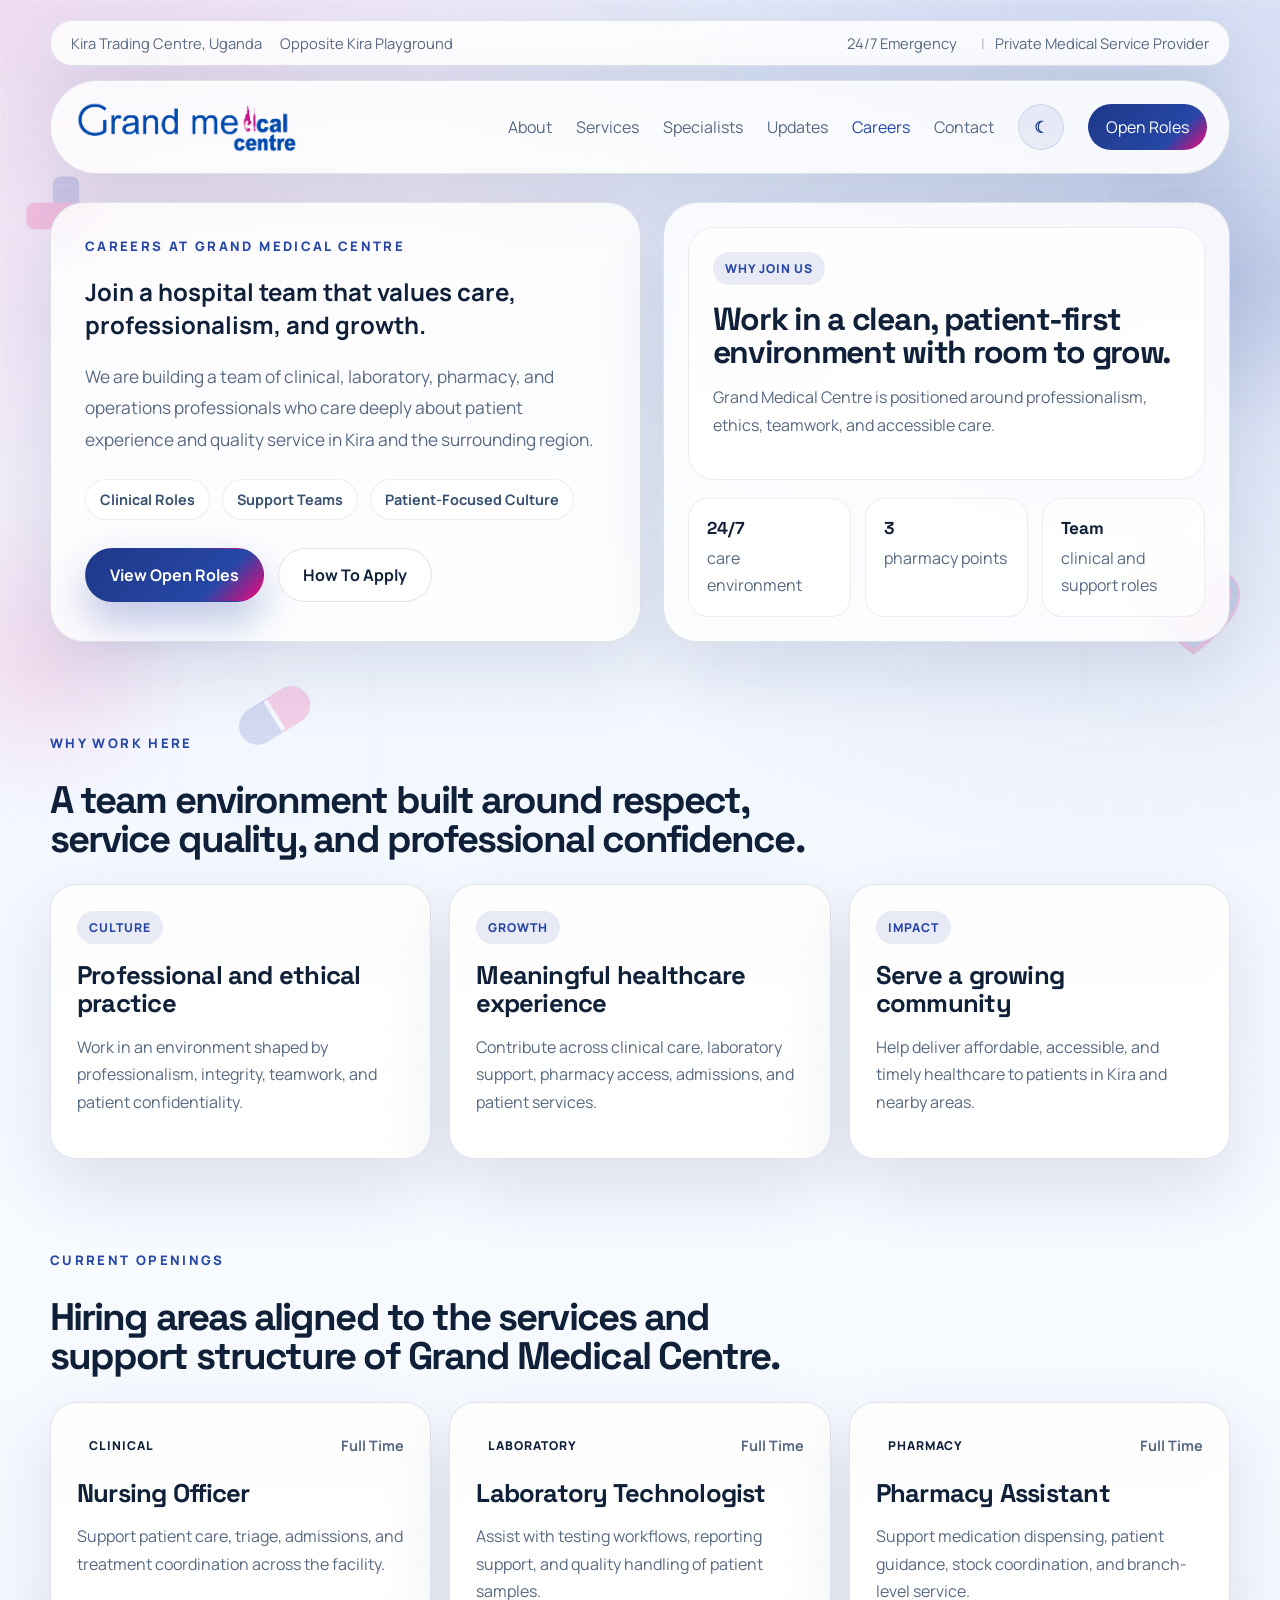
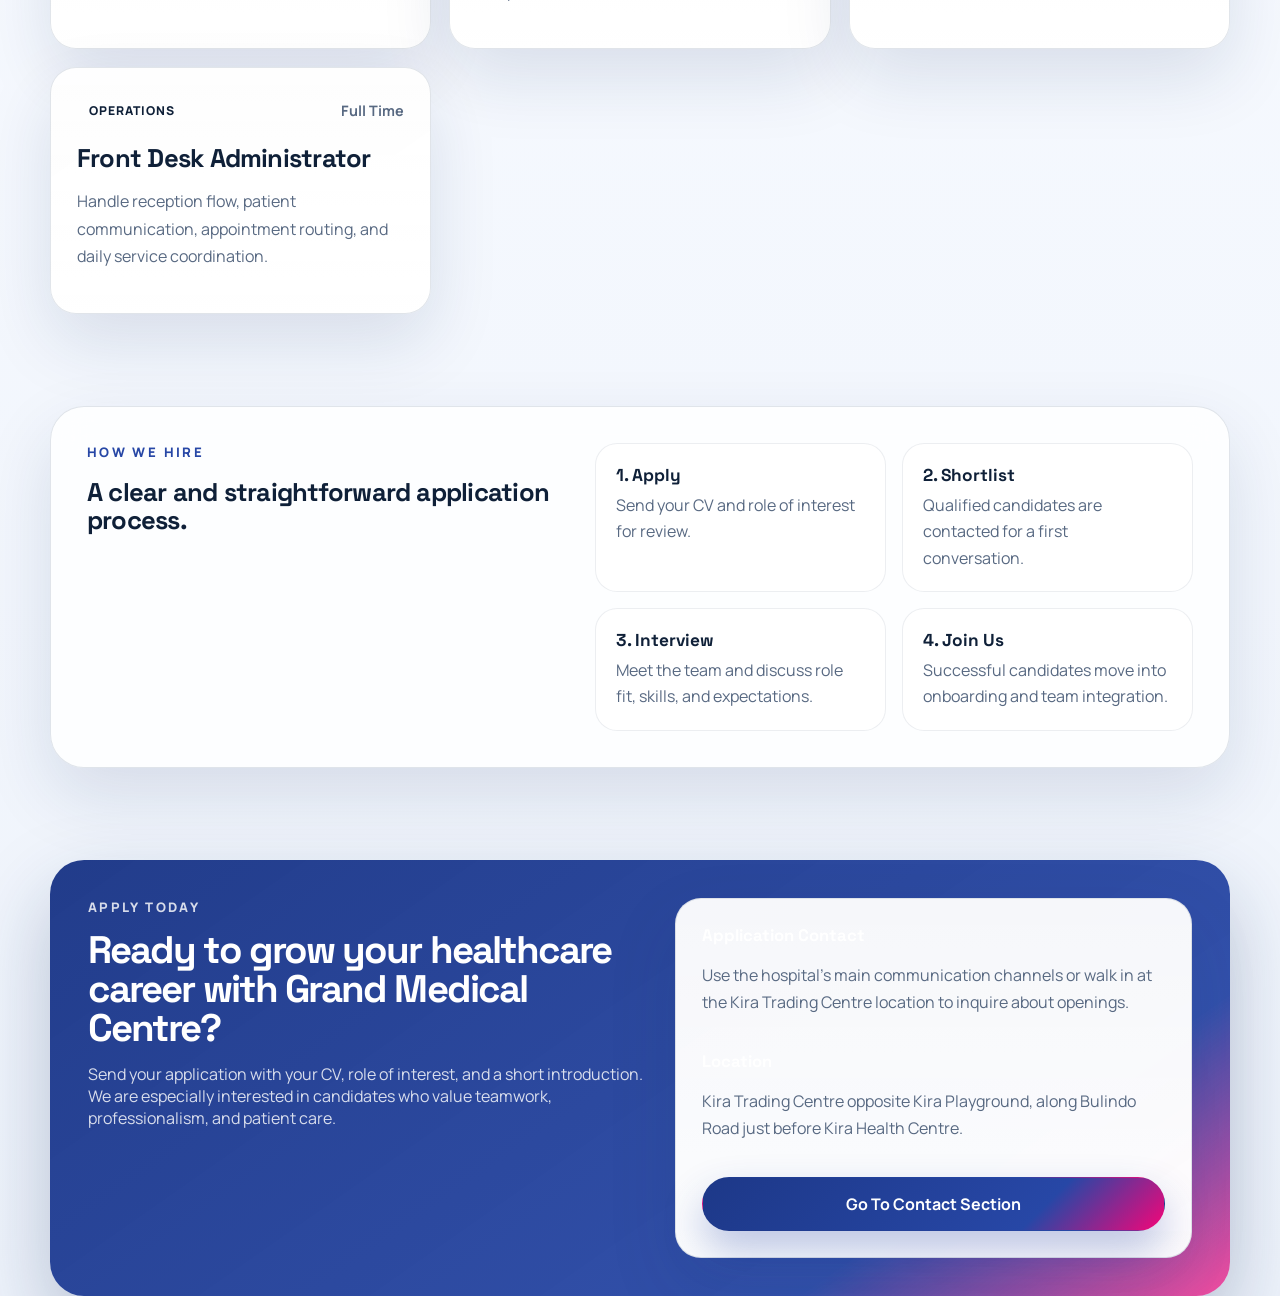
==== careers.html @ 118b8e19 "Refine site content and branding" ====
<!DOCTYPE html>
<html lang="en">
<head>
  <meta charset="UTF-8">
  <meta name="viewport" content="width=device-width, initial-scale=1.0">
  <title>Careers | Grand Medical Centre</title>
  <meta
    name="description"
    content="Explore careers at Grand Medical Centre in Kira Trading Centre. Join a patient-focused team across clinical care, laboratory support, pharmacy, administration, and operations."
  >
  <link rel="preconnect" href="https://fonts.googleapis.com">
  <link rel="preconnect" href="https://fonts.gstatic.com" crossorigin>
  <link
    href="https://fonts.googleapis.com/css2?family=Manrope:wght@400;500;600;700;800&family=Space+Grotesk:wght@500;700&display=swap"
    rel="stylesheet"
  >
  <link rel="stylesheet" href="styles.css">
</head>
<body>
  <div class="floating-background" aria-hidden="true">
    <div class="floating-med floating-med-cross"></div>
    <div class="floating-med floating-med-heart"></div>
    <div class="floating-med floating-med-shield"></div>
    <div class="floating-med floating-med-pill"></div>
  </div>
  <button class="back-to-top" type="button" aria-label="Back to top">
    <span aria-hidden="true">&#8593;</span>
  </button>

  <div class="page-shell">
    <header class="site-header" id="top">
      <div class="topbar">
        <div class="topbar-group">
          <span>Kira Trading Centre, Uganda</span>
          <span>Opposite Kira Playground</span>
        </div>
        <div class="topbar-group topbar-note">
          <span>24/7 Emergency</span>
          <span>Private Medical Service Provider</span>
        </div>
      </div>

      <nav class="nav">
        <a class="brand" href="index.html" aria-label="Grand Medical Centre home">
          <img class="brand-logo" src="grandlogo.png" alt="Grand Medical Centre">
        </a>

        <button class="nav-toggle" type="button" aria-expanded="false" aria-controls="nav-menu">
          <span></span>
          <span></span>
          <span></span>
        </button>

        <div class="nav-menu" id="nav-menu">
          <a href="index.html#about">About</a>
          <a href="index.html#services">Services</a>
          <a href="index.html#specialists">Specialists</a>
          <a href="index.html#updates">Updates</a>
          <a class="is-current" href="careers.html">Careers</a>
          <a href="index.html#contact">Contact</a>
          <button class="theme-toggle" type="button" aria-label="Toggle light and dark mode" aria-pressed="false">
            <span class="theme-icon theme-icon-sun" aria-hidden="true">&#9728;</span>
            <span class="theme-icon theme-icon-moon" aria-hidden="true">&#9790;</span>
          </button>
          <a class="nav-cta" href="#openings">Open Roles</a>
        </div>
      </nav>
    </header>

    <main class="careers-page">
      <section class="careers-hero reveal-section">
        <div class="careers-hero-copy">
          <p class="eyebrow">Careers At Grand Medical Centre</p>
          <h1>Join a hospital team that values care, professionalism, and growth.</h1>
          <p class="hero-text">
            We are building a team of clinical, laboratory, pharmacy, and operations professionals
            who care deeply about patient experience and quality service in Kira and the surrounding region.
          </p>
          <div class="hero-trust-line">
            <span>Clinical Roles</span>
            <span>Support Teams</span>
            <span>Patient-Focused Culture</span>
          </div>
          <div class="hero-actions">
            <a class="button button-primary" href="#openings">View Open Roles</a>
            <a class="button button-secondary" href="#apply">How To Apply</a>
          </div>
        </div>

        <div class="careers-hero-panel">
          <article class="careers-stat-card">
            <span class="careers-stat-label">Why Join Us</span>
            <h2>Work in a clean, patient-first environment with room to grow.</h2>
            <p>Grand Medical Centre is positioned around professionalism, ethics, teamwork, and accessible care.</p>
          </article>
          <div class="careers-stat-grid">
            <div>
              <strong>24/7</strong>
              <span>care environment</span>
            </div>
            <div>
              <strong>3</strong>
              <span>pharmacy points</span>
            </div>
            <div>
              <strong>Team</strong>
              <span>clinical and support roles</span>
            </div>
          </div>
        </div>
      </section>

      <section class="careers-benefits reveal-section">
        <div class="section-heading compact-heading">
          <p class="eyebrow">Why Work Here</p>
          <h2>A team environment built around respect, service quality, and professional confidence.</h2>
        </div>

        <div class="careers-benefits-grid">
          <article class="career-benefit-card">
            <span class="career-badge">Culture</span>
            <h3>Professional and ethical practice</h3>
            <p>Work in an environment shaped by professionalism, integrity, teamwork, and patient confidentiality.</p>
          </article>
          <article class="career-benefit-card">
            <span class="career-badge">Growth</span>
            <h3>Meaningful healthcare experience</h3>
            <p>Contribute across clinical care, laboratory support, pharmacy access, admissions, and patient services.</p>
          </article>
          <article class="career-benefit-card">
            <span class="career-badge">Impact</span>
            <h3>Serve a growing community</h3>
            <p>Help deliver affordable, accessible, and timely healthcare to patients in Kira and nearby areas.</p>
          </article>
        </div>
      </section>

      <section class="careers-openings reveal-section" id="openings">
        <div class="section-heading compact-heading">
          <p class="eyebrow">Current Openings</p>
          <h2>Hiring areas aligned to the services and support structure of Grand Medical Centre.</h2>
        </div>

        <div class="career-openings-grid">
          <article class="career-role-card">
            <div class="career-role-top">
              <span>Clinical</span>
              <strong>Full Time</strong>
            </div>
            <h3>Nursing Officer</h3>
            <p>Support patient care, triage, admissions, and treatment coordination across the facility.</p>
          </article>
          <article class="career-role-card">
            <div class="career-role-top">
              <span>Laboratory</span>
              <strong>Full Time</strong>
            </div>
            <h3>Laboratory Technologist</h3>
            <p>Assist with testing workflows, reporting support, and quality handling of patient samples.</p>
          </article>
          <article class="career-role-card">
            <div class="career-role-top">
              <span>Pharmacy</span>
              <strong>Full Time</strong>
            </div>
            <h3>Pharmacy Assistant</h3>
            <p>Support medication dispensing, patient guidance, stock coordination, and branch-level service.</p>
          </article>
          <article class="career-role-card">
            <div class="career-role-top">
              <span>Operations</span>
              <strong>Full Time</strong>
            </div>
            <h3>Front Desk Administrator</h3>
            <p>Handle reception flow, patient communication, appointment routing, and daily service coordination.</p>
          </article>
        </div>
      </section>

      <section class="careers-process reveal-section">
        <div class="careers-process-panel">
          <div class="careers-process-copy">
            <p class="eyebrow">How We Hire</p>
            <h2>A clear and straightforward application process.</h2>
          </div>
          <div class="careers-process-steps">
            <div>
              <strong>1. Apply</strong>
              <span>Send your CV and role of interest for review.</span>
            </div>
            <div>
              <strong>2. Shortlist</strong>
              <span>Qualified candidates are contacted for a first conversation.</span>
            </div>
            <div>
              <strong>3. Interview</strong>
              <span>Meet the team and discuss role fit, skills, and expectations.</span>
            </div>
            <div>
              <strong>4. Join Us</strong>
              <span>Successful candidates move into onboarding and team integration.</span>
            </div>
          </div>
        </div>
      </section>

      <section class="careers-apply reveal-section" id="apply">
        <div class="appointment-panel careers-apply-panel">
          <div class="appointment-copy">
            <p class="eyebrow">Apply Today</p>
            <h2>Ready to grow your healthcare career with Grand Medical Centre?</h2>
            <p>
              Send your application with your CV, role of interest, and a short introduction.
              We are especially interested in candidates who value teamwork, professionalism, and patient care.
            </p>
          </div>

          <div class="careers-apply-card">
            <div>
              <strong>Application Contact</strong>
              <p>Use the hospital's main communication channels or walk in at the Kira Trading Centre location to inquire about openings.</p>
            </div>
            <div>
              <strong>Location</strong>
              <p>Kira Trading Centre opposite Kira Playground, along Bulindo Road just before Kira Health Centre.</p>
            </div>
            <a class="button button-primary" href="index.html#contact">Go To Contact Section</a>
          </div>
        </div>
      </section>
    </main>
  </div>

  <script src="script.js"></script>
</body>
</html>
---- styles.css ----
:root {
  --bg: #eaf0fb;
  --surface: rgba(255, 255, 255, 0.84);
  --surface-strong: #ffffff;
  --text: #0f2038;
  --muted: #586982;
  --line: rgba(15, 40, 82, 0.12);
  --blue: #2747a6;
  --blue-deep: #1d3888;
  --pink: #f50578;
  --pink-deep: #cf035f;
  --shadow: 0 28px 70px rgba(15, 41, 87, 0.12);
  --panel-soft: rgba(255, 255, 255, 0.76);
  --panel-hover: rgba(255, 255, 255, 0.82);
  --theme-button-bg: rgba(39, 71, 166, 0.08);
  --theme-button-text: #24428f;
  --theme-button-border: rgba(39, 71, 166, 0.12);
  --pink-glow: rgba(245, 5, 120, 0.1);
  --blue-glow: rgba(39, 71, 166, 0.16);
  --radius-xl: 34px;
  --radius-lg: 24px;
  --radius-md: 18px;
  --max-width: 1180px;
}

body[data-theme="dark"] {
  --bg: #091324;
  --surface: rgba(13, 22, 43, 0.82);
  --surface-strong: #101c33;
  --text: #f2f6ff;
  --muted: #b3c0da;
  --line: rgba(142, 171, 224, 0.16);
  --shadow: 0 28px 70px rgba(2, 8, 20, 0.42);
  --panel-soft: rgba(17, 29, 54, 0.82);
  --panel-hover: rgba(22, 36, 65, 0.92);
  --theme-button-bg: rgba(245, 5, 120, 0.14);
  --theme-button-text: #ffd5e7;
  --theme-button-border: rgba(245, 5, 120, 0.18);
  --pink-glow: rgba(245, 5, 120, 0.14);
  --blue-glow: rgba(39, 71, 166, 0.24);
  --card-white: rgba(17, 29, 54, 0.88);
  --card-white-strong: rgba(23, 37, 66, 0.94);
  --card-glass: rgba(255, 255, 255, 0.06);
  --card-glass-border: rgba(181, 202, 243, 0.14);
}

* {
  box-sizing: border-box;
}

html {
  scroll-behavior: smooth;
}

body {
  margin: 0;
  font-family: "Manrope", sans-serif;
  color: var(--text);
  background:
    radial-gradient(circle at top left, var(--pink-glow), transparent 24%),
    radial-gradient(circle at 88% 6%, var(--blue-glow), transparent 24%),
    linear-gradient(180deg, #edf3fe 0%, #f7faff 44%, #eef3fb 100%);
  overflow-x: hidden;
  transition: background 220ms ease, color 220ms ease;
}

.floating-background {
  position: fixed;
  inset: 0;
  pointer-events: none;
  overflow: hidden;
  z-index: -2;
}

.back-to-top {
  position: fixed;
  right: 22px;
  bottom: 22px;
  z-index: 30;
  display: inline-grid;
  place-items: center;
  width: 52px;
  height: 52px;
  border: 1px solid rgba(39, 71, 166, 0.14);
  border-radius: 50%;
  background: linear-gradient(145deg, var(--blue-deep) 0%, var(--blue) 72%, var(--pink) 100%);
  color: #fff;
  box-shadow: 0 18px 40px rgba(29, 56, 136, 0.24);
  cursor: pointer;
  opacity: 0;
  pointer-events: none;
  transform: translateY(12px) scale(0.92);
  transition: opacity 180ms ease, transform 220ms ease, box-shadow 180ms ease;
}

.back-to-top.is-visible {
  opacity: 1;
  pointer-events: auto;
  transform: translateY(0) scale(1);
}

.back-to-top:hover {
  transform: translateY(-4px) scale(1.03);
  box-shadow: 0 24px 48px rgba(29, 56, 136, 0.3);
}

.back-to-top span {
  font-size: 1.2rem;
  line-height: 1;
}

.floating-med {
  position: absolute;
  width: 180px;
  height: 180px;
  border-radius: 28px;
  border: 1px solid rgba(255, 255, 255, 0.12);
  background-color: rgba(255, 255, 255, 0.06);
  background-repeat: no-repeat;
  background-position: center;
  background-size: 62%;
  box-shadow: 0 20px 60px rgba(10, 19, 39, 0.08);
  opacity: 0.16;
  filter: blur(0.2px);
  animation: floatDrift 20s ease-in-out infinite;
}

.floating-med-cross {
  top: 14%;
  left: -24px;
  background-image:
    url("data:image/svg+xml,%3Csvg xmlns='http://www.w3.org/2000/svg' viewBox='0 0 200 200'%3E%3Crect x='76' y='28' width='48' height='144' rx='14' fill='%232747a6'/%3E%3Crect x='28' y='76' width='144' height='48' rx='14' fill='%23f50578'/%3E%3C/svg%3E");
}

.floating-med-heart {
  top: 56%;
  right: -18px;
  width: 210px;
  height: 210px;
  animation-duration: 24s;
  background-image:
    url("data:image/svg+xml,%3Csvg xmlns='http://www.w3.org/2000/svg' viewBox='0 0 200 200'%3E%3Cpath d='M100 170c-8-6-16-12-24-19C49 127 28 105 28 76c0-20 16-36 36-36 14 0 27 8 36 20 9-12 22-20 36-20 20 0 36 16 36 36 0 29-21 51-48 75-8 7-16 13-24 19z' fill='%23f50578'/%3E%3Cpath d='M100 154c-6-5-13-10-20-16-25-21-44-40-44-62 0-15 11-26 26-26 12 0 22 7 30 18l8 10 8-10c8-11 18-18 30-18 15 0 26 11 26 26 0 22-19 41-44 62-7 6-14 11-20 16z' fill='none' stroke='%232747a6' stroke-width='10'/%3E%3C/svg%3E");
}

.floating-med-shield {
  top: 30%;
  right: 18%;
  width: 160px;
  height: 160px;
  animation-duration: 22s;
  background-image:
    url("data:image/svg+xml,%3Csvg xmlns='http://www.w3.org/2000/svg' viewBox='0 0 200 200'%3E%3Cpath d='M100 22l60 22v45c0 41-24 69-60 89-36-20-60-48-60-89V44l60-22z' fill='%232747a6'/%3E%3Cpath d='M100 48l34 13v26c0 27-14 46-34 59-20-13-34-32-34-59V61l34-13z' fill='%23f50578' opacity='0.92'/%3E%3Crect x='88' y='72' width='24' height='56' rx='8' fill='white'/%3E%3Crect x='72' y='88' width='56' height='24' rx='8' fill='white'/%3E%3C/svg%3E");
}

.floating-med-pill {
  bottom: 10%;
  left: 14%;
  width: 190px;
  height: 190px;
  animation-duration: 26s;
  background-image:
    url("data:image/svg+xml,%3Csvg xmlns='http://www.w3.org/2000/svg' viewBox='0 0 200 200'%3E%3Cg transform='rotate(-32 100 100)'%3E%3Crect x='34' y='68' width='132' height='64' rx='32' fill='%232747a6'/%3E%3Cpath d='M100 68h34a32 32 0 010 64H100z' fill='%23f50578'/%3E%3Cpath d='M100 74v52' stroke='white' stroke-width='8' stroke-linecap='round'/%3E%3C/g%3E%3C/svg%3E");
}

body[data-theme="dark"] .floating-med {
  background-color: rgba(18, 29, 52, 0.34);
  border-color: rgba(181, 202, 243, 0.08);
  opacity: 0.12;
  box-shadow: 0 24px 70px rgba(2, 8, 20, 0.22);
}

@keyframes floatDrift {
  0% {
    transform: translate3d(0, 0, 0) rotate(0deg);
  }

  25% {
    transform: translate3d(12px, -18px, 0) rotate(3deg);
  }

  50% {
    transform: translate3d(-10px, 10px, 0) rotate(-2deg);
  }

  75% {
    transform: translate3d(8px, -12px, 0) rotate(2deg);
  }

  100% {
    transform: translate3d(0, 0, 0) rotate(0deg);
  }
}

@media (prefers-reduced-motion: reduce) {
  .floating-med {
    animation: none;
  }
}

@media (max-width: 900px) {
  .floating-med-shield,
  .floating-med-pill {
    display: none;
  }

  .floating-med {
    width: 140px;
    height: 140px;
  }
}

:root {
  --card-white: rgba(255, 255, 255, 0.96);
  --card-white-strong: rgba(255, 255, 255, 0.99);
  --card-glass: rgba(255, 255, 255, 0.76);
  --card-glass-border: rgba(15, 40, 82, 0.08);
}

body[data-theme="dark"] {
  background:
    radial-gradient(circle at top left, var(--pink-glow), transparent 24%),
    radial-gradient(circle at 88% 6%, var(--blue-glow), transparent 24%),
    linear-gradient(180deg, #07101f 0%, #0b1528 44%, #0c1730 100%);
}

body::before {
  content: "";
  position: fixed;
  inset: 0;
  background-image:
    linear-gradient(rgba(255, 255, 255, 0.4) 1px, transparent 1px),
    linear-gradient(90deg, rgba(255, 255, 255, 0.4) 1px, transparent 1px);
  background-size: 46px 46px;
  opacity: 0.32;
  pointer-events: none;
  z-index: -1;
}

a {
  color: inherit;
  text-decoration: none;
}

button,
input,
select {
  font: inherit;
}

.page-shell {
  width: min(calc(100% - 32px), var(--max-width));
  margin: 0 auto;
}

.page-shell::before,
.page-shell::after {
  content: "";
  position: fixed;
  width: 320px;
  height: 320px;
  border-radius: 50%;
  pointer-events: none;
  z-index: -1;
  filter: blur(20px);
}

.page-shell::before {
  top: 120px;
  right: -120px;
  background: radial-gradient(circle, var(--blue-glow), transparent 68%);
}

.page-shell::after {
  bottom: 80px;
  left: -120px;
  background: radial-gradient(circle, var(--pink-glow), transparent 68%);
}

.site-header {
  padding: 20px 0 0;
}

.topbar,
.nav,
.hero-summary,
.service-card,
.intro-card,
.doctor-card,
.update-card,
.hero-panel,
.site-footer {
  border: 1px solid var(--line);
  background: var(--surface);
  backdrop-filter: blur(18px);
  box-shadow: var(--shadow);
}

.topbar {
  display: flex;
  justify-content: space-between;
  gap: 16px;
  padding: 12px 20px;
  border-radius: 22px;
  color: var(--muted);
  font-size: 0.92rem;
}

.topbar-group {
  display: flex;
  flex-wrap: wrap;
  gap: 18px;
}

.topbar-note span + span::before {
  content: "|";
  margin: 0 10px 0 6px;
  color: rgba(15, 32, 56, 0.35);
}

.nav {
  display: flex;
  align-items: center;
  justify-content: space-between;
  gap: 20px;
  margin-top: 14px;
  padding: 18px 22px;
  border-radius: 999px;
}

.brand {
  display: inline-flex;
  align-items: center;
  min-width: 0;
}

.brand-logo {
  display: block;
  width: clamp(168px, 18vw, 250px);
  height: auto;
  object-fit: contain;
}

.nav-menu {
  display: flex;
  align-items: center;
  gap: 24px;
  color: var(--muted);
}

.nav-menu a,
.nav-menu .theme-toggle {
  transition: transform 180ms ease, color 180ms ease, opacity 180ms ease;
}

.nav-menu a:hover,
.nav-menu a:focus-visible {
  color: var(--text);
}

.nav-menu .is-current {
  color: var(--blue);
}

.theme-toggle {
  display: inline-grid;
  place-items: center;
  width: 46px;
  height: 46px;
  border: 1px solid var(--theme-button-border);
  border-radius: 50%;
  background: var(--theme-button-bg);
  color: var(--theme-button-text);
  font-weight: 700;
  cursor: pointer;
  transition: transform 180ms ease, background 180ms ease, border-color 180ms ease, color 180ms ease;
  position: relative;
  overflow: hidden;
}

.theme-toggle:hover {
  transform: translateY(-1px);
  background: linear-gradient(135deg, var(--blue) 0%, var(--pink) 100%);
  border-color: transparent;
  color: #fff;
}

.theme-icon {
  position: absolute;
  font-size: 1rem;
  line-height: 1;
  transition: opacity 180ms ease, transform 220ms ease;
}

.theme-icon-sun {
  opacity: 0;
  transform: translateY(8px) rotate(20deg);
}

.theme-icon-moon {
  opacity: 1;
  transform: translateY(0) rotate(0deg);
}

body[data-theme="dark"] .theme-icon-sun {
  opacity: 1;
  transform: translateY(0) rotate(0deg);
}

body[data-theme="dark"] .theme-icon-moon {
  opacity: 0;
  transform: translateY(-8px) rotate(-20deg);
}

.nav-cta,
.button-primary {
  background: linear-gradient(135deg, var(--blue-deep) 0%, var(--blue) 72%, var(--pink) 100%);
  color: #fff;
}

.nav-cta {
  padding: 12px 18px;
  border-radius: 999px;
}

.nav-toggle {
  display: none;
  padding: 0;
  border: 0;
  background: transparent;
  cursor: pointer;
}

.nav-toggle span {
  display: block;
  width: 24px;
  height: 2px;
  margin: 5px 0;
  background: var(--text);
  border-radius: 999px;
  transition: transform 180ms ease, opacity 180ms ease;
}

.nav-toggle.is-open span:nth-child(1) {
  transform: translateY(7px) rotate(45deg);
}

.nav-toggle.is-open span:nth-child(2) {
  opacity: 0;
}

.nav-toggle.is-open span:nth-child(3) {
  transform: translateY(-7px) rotate(-45deg);
}

.hero {
  padding: 34px 0 0;
}

.careers-page {
  padding-top: 28px;
}

.careers-hero {
  display: grid;
  grid-template-columns: 1.02fr 0.98fr;
  gap: 22px;
  align-items: stretch;
}

.careers-hero-copy,
.careers-hero-panel,
.careers-process-panel {
  border: 1px solid var(--line);
  border-radius: var(--radius-xl);
  background: var(--surface);
  backdrop-filter: blur(18px);
  box-shadow: var(--shadow);
}

.careers-hero-copy {
  padding: 34px;
}

.careers-hero-panel {
  display: grid;
  gap: 18px;
  padding: 24px;
}

.careers-stat-card {
  padding: 24px;
  border-radius: 26px;
  background:
    linear-gradient(180deg, var(--card-white), var(--card-white-strong)),
    linear-gradient(145deg, rgba(39, 71, 166, 0.1), rgba(245, 5, 120, 0.06));
  border: 1px solid var(--card-glass-border);
}

.careers-stat-label,
.career-badge,
.career-role-top span {
  display: inline-flex;
  align-items: center;
  justify-content: center;
  padding: 8px 12px;
  border-radius: 999px;
  font-size: 0.76rem;
  font-weight: 800;
  letter-spacing: 0.08em;
  text-transform: uppercase;
}

.careers-stat-label,
.career-badge {
  background: rgba(39, 71, 166, 0.1);
  color: var(--blue);
}

.careers-stat-card h2 {
  margin: 18px 0 10px;
  font-family: "Space Grotesk", sans-serif;
  font-size: clamp(1.8rem, 2.5vw, 2.8rem);
  line-height: 1.02;
  letter-spacing: -0.04em;
}

.careers-stat-card p,
.career-benefit-card p,
.career-role-card p,
.careers-apply-card p {
  color: var(--muted);
  line-height: 1.72;
}

.careers-stat-grid {
  display: grid;
  grid-template-columns: repeat(3, minmax(0, 1fr));
  gap: 14px;
}

.careers-stat-grid div {
  padding: 18px;
  border-radius: 20px;
  background: var(--card-glass);
  border: 1px solid var(--card-glass-border);
  box-shadow: inset 0 1px 0 rgba(255, 255, 255, 0.72);
}

.careers-stat-grid strong,
.careers-process-steps strong {
  display: block;
  margin-bottom: 6px;
  font-family: "Space Grotesk", sans-serif;
  font-size: 1.08rem;
}

.careers-stat-grid span,
.careers-process-steps span {
  color: var(--muted);
  line-height: 1.65;
}

.careers-benefits,
.careers-openings,
.careers-process,
.careers-apply {
  padding-top: 92px;
}

.careers-benefits-grid,
.career-openings-grid {
  display: grid;
  grid-template-columns: repeat(3, minmax(0, 1fr));
  gap: 18px;
}

.career-benefit-card,
.career-role-card,
.careers-apply-card {
  padding: 26px;
  border: 1px solid var(--line);
  border-radius: 26px;
  background:
    linear-gradient(180deg, var(--card-white), var(--card-white-strong)),
    linear-gradient(145deg, rgba(39, 71, 166, 0.08), rgba(245, 5, 120, 0.05));
  box-shadow: var(--shadow);
  transition: transform 220ms ease, box-shadow 220ms ease, border-color 220ms ease;
}

.career-benefit-card:hover,
.career-role-card:hover,
.careers-apply-card:hover {
  transform: translateY(-6px);
  box-shadow: 0 24px 48px rgba(29, 56, 136, 0.14);
  border-color: rgba(39, 71, 166, 0.2);
}

.career-benefit-card h3,
.career-role-card h3,
.careers-process-copy h2 {
  margin: 18px 0 12px;
  font-family: "Space Grotesk", sans-serif;
  font-size: clamp(1.35rem, 2vw, 2rem);
  line-height: 1.08;
  letter-spacing: -0.03em;
}

.career-role-top {
  display: flex;
  justify-content: space-between;
  gap: 12px;
  align-items: center;
}

.career-role-top strong {
  color: var(--muted);
  font-size: 0.9rem;
}

.careers-process-panel {
  display: grid;
  grid-template-columns: 0.88fr 1.12fr;
  gap: 20px;
  padding: 24px;
}

.careers-process-copy,
.careers-process-steps {
  padding: 12px;
}

.careers-process-steps {
  display: grid;
  grid-template-columns: repeat(2, minmax(0, 1fr));
  gap: 16px;
}

.careers-process-steps div {
  padding: 20px;
  border-radius: 22px;
  background: var(--card-glass);
  border: 1px solid var(--card-glass-border);
  box-shadow: inset 0 1px 0 rgba(255, 255, 255, 0.72);
}

.careers-apply-panel {
  grid-template-columns: 1fr 0.95fr;
}

.careers-apply-card {
  display: grid;
  gap: 18px;
  align-content: start;
}

.careers-apply-card strong {
  display: block;
  margin-bottom: 8px;
  font-family: "Space Grotesk", sans-serif;
  font-size: 1.04rem;
}

.hero-main {
  display: grid;
  grid-template-columns: 1.05fr 0.95fr;
  gap: 22px;
  align-items: stretch;
}

.hero-copy {
  padding: 42px 12px 22px 0;
}

.eyebrow {
  margin: 0 0 14px;
  color: var(--blue);
  font-size: 0.82rem;
  font-weight: 800;
  letter-spacing: 0.18em;
  text-transform: uppercase;
}

.hero h1,
.section-heading h2,
.appointment-copy h2,
.intro-copy h2 {
  margin: 0;
  font-family: "Space Grotesk", sans-serif;
  letter-spacing: -0.05em;
}

.hero h1 {
  font-size: clamp(2.8rem, 4.8vw, 5.5rem);
  line-height: 0.97;
  max-width: 660px;
}

.hero-text,
.intro-copy p,
.service-card p,
.doctor-card p,
.update-card p,
.appointment-copy p,
.footer-brand p,
.footer-block p {
  color: var(--muted);
}

.hero-text {
  max-width: 600px;
  margin: 20px 0 0;
  font-size: 1.08rem;
  line-height: 1.82;
}

.hero-trust-line {
  display: flex;
  flex-wrap: wrap;
  gap: 12px;
  margin-top: 24px;
}

.hero-trust-line span {
  padding: 10px 14px;
  border: 1px solid rgba(15, 40, 82, 0.08);
  border-radius: 999px;
  background: var(--card-glass);
  color: #355071;
  font-size: 0.9rem;
  font-weight: 700;
}

body[data-theme="dark"] .hero-trust-line span {
  color: #d8e3ff;
  border-color: var(--card-glass-border);
}

.hero-actions {
  display: flex;
  flex-wrap: wrap;
  gap: 14px;
  margin-top: 28px;
}

.button {
  display: inline-flex;
  align-items: center;
  justify-content: center;
  min-height: 54px;
  padding: 0 24px;
  border: 1px solid transparent;
  border-radius: 999px;
  font-weight: 700;
}

.button-primary {
  box-shadow: 0 20px 40px rgba(39, 71, 166, 0.3);
}

.button-secondary {
  border-color: rgba(15, 32, 56, 0.12);
  background: rgba(255, 255, 255, 0.78);
}

.hero-panel {
  display: grid;
  gap: 18px;
  padding: 30px;
  border-radius: var(--radius-xl);
  background:
    linear-gradient(180deg, var(--card-white), var(--card-white-strong)),
    linear-gradient(145deg, rgba(39, 71, 166, 0.12), rgba(245, 5, 120, 0.06));
  position: relative;
  overflow: hidden;
}

.hero-panel::after {
  content: "";
  position: absolute;
  inset: auto -80px -110px auto;
  width: 240px;
  height: 240px;
  border-radius: 50%;
  background: radial-gradient(circle, rgba(245, 5, 120, 0.14), transparent 70%);
}

.hero-panel-head {
  display: flex;
  justify-content: space-between;
  gap: 12px;
  align-items: center;
}

.status-pill,
.panel-tag,
.doctor-card span,
.intro-icon {
  display: inline-flex;
  align-items: center;
  justify-content: center;
  border-radius: 999px;
  font-size: 0.76rem;
  font-weight: 800;
  letter-spacing: 0.07em;
  text-transform: uppercase;
}

.status-pill {
  padding: 10px 14px;
  color: var(--blue);
  background: rgba(39, 71, 166, 0.11);
}

.panel-tag {
  padding: 10px 14px;
  color: var(--pink-deep);
  background: rgba(245, 5, 120, 0.1);
}

.hero-service-stack {
  display: grid;
  gap: 14px;
}

.service-highlight {
  position: relative;
  padding: 20px;
  border-radius: 22px;
  background: var(--card-white-strong);
  border: 1px solid var(--card-glass-border);
  box-shadow: inset 0 1px 0 rgba(255, 255, 255, 0.65);
  transition: transform 220ms ease, border-color 220ms ease, box-shadow 220ms ease;
}

.service-highlight:hover {
  transform: translateY(-6px);
  border-color: rgba(39, 71, 166, 0.18);
  box-shadow:
    inset 0 1px 0 rgba(255, 255, 255, 0.72),
    0 22px 42px rgba(29, 56, 136, 0.12);
}

.service-highlight h2 {
  margin: 0 0 10px;
  font-family: "Space Grotesk", sans-serif;
  font-size: 1.3rem;
  letter-spacing: -0.03em;
}

.service-highlight p {
  margin: 0;
  color: var(--muted);
  line-height: 1.7;
}

.service-highlight a,
.text-link {
  display: inline-block;
  margin-top: 14px;
  color: var(--blue);
  font-weight: 700;
}

.hero-summary {
  display: grid;
  grid-template-columns: repeat(3, minmax(0, 1fr));
  gap: 14px;
  margin-top: 18px;
  padding: 16px;
  border-radius: 26px;
}

.hero-summary div {
  padding: 18px;
  border-radius: 18px;
  background: var(--card-glass);
  border: 1px solid var(--card-glass-border);
  box-shadow: inset 0 1px 0 rgba(255, 255, 255, 0.72);
}

.hero-summary strong {
  display: block;
  margin-bottom: 6px;
  font-family: "Space Grotesk", sans-serif;
  font-size: 1.35rem;
}

.hero-summary span {
  color: var(--muted);
}

.about-intro,
.services-section,
.experience-section,
.insurance-section,
.specialists-section,
.updates-section,
.appointment-section {
  padding-top: 92px;
}

.about-intro {
  display: grid;
  grid-template-columns: 0.86fr 1.14fr;
  gap: 40px;
  align-items: center;
}

.intro-copy {
  max-width: 680px;
  padding-right: 12px;
}

.intro-copy h2,
.section-heading h2,
.appointment-copy h2 {
  font-size: clamp(2rem, 3vw, 3.6rem);
  line-height: 1.02;
}

.intro-copy p {
  margin: 18px 0 0;
  max-width: 31ch;
  line-height: 1.78;
  letter-spacing: -0.01em;
}

.intro-copy .text-link {
  margin-top: 26px;
}

.intro-grid {
  display: grid;
  grid-template-columns: repeat(3, minmax(0, 1fr));
  gap: 22px;
  align-items: stretch;
}

.intro-card,
.service-card,
.doctor-card,
.update-card {
  padding: 26px;
  border-radius: var(--radius-lg);
  box-shadow: inset 0 1px 0 rgba(255, 255, 255, 0.72);
}

.intro-icon {
  min-width: 58px;
  margin-bottom: 22px;
  padding: 12px 14px;
  background: rgba(39, 71, 166, 0.11);
  color: var(--blue);
}

.intro-card {
  display: grid;
  align-content: start;
  gap: 0;
  min-height: 332px;
  aspect-ratio: 0.95 / 1;
  background:
    linear-gradient(180deg, var(--card-white), var(--card-white-strong)),
    linear-gradient(145deg, rgba(39, 71, 166, 0.08), rgba(245, 5, 120, 0.04));
  border: 1px solid var(--line);
  transition:
    transform 280ms cubic-bezier(0.22, 1, 0.36, 1),
    box-shadow 240ms ease,
    border-color 240ms ease,
    background 240ms ease;
  transform: translateY(24px);
  opacity: 0;
}

.reveal-section.is-visible .intro-card {
  transform: translateY(0);
  opacity: 1;
}

.about-intro.reveal-section.is-visible .intro-card:nth-child(1) {
  transition-delay: 80ms;
}

.about-intro.reveal-section.is-visible .intro-card:nth-child(2) {
  transition-delay: 180ms;
}

.about-intro.reveal-section.is-visible .intro-card:nth-child(3) {
  transition-delay: 280ms;
}

.intro-card h3,
.service-card h3,
.doctor-card h3,
.update-card h3,
.footer-block h3 {
  margin: 0 0 12px;
  font-size: 1.12rem;
}

.intro-card h3 {
  max-width: 9ch;
  margin-bottom: 16px;
  font-family: "Space Grotesk", sans-serif;
  font-size: 1.32rem;
  line-height: 1.1;
  letter-spacing: -0.03em;
}

.intro-card p,
.service-card p,
.doctor-card p,
.update-card p {
  margin: 0;
  line-height: 1.74;
}

.intro-card p {
  max-width: 15ch;
  font-size: 0.98rem;
  line-height: 1.58;
  letter-spacing: -0.01em;
}

.section-heading {
  display: grid;
  gap: 14px;
  max-width: 780px;
  margin-bottom: 32px;
}

.compact-heading {
  margin-bottom: 26px;
}

.services-grid {
  display: grid;
  grid-template-columns: repeat(3, minmax(0, 1fr));
  gap: 18px;
}

.service-card {
  transition: transform 180ms ease, box-shadow 180ms ease, border-color 180ms ease;
}

.service-card:hover,
.doctor-card:hover,
.update-card:hover,
.service-card:hover,
.doctor-card:hover,
.update-card:hover,
.intro-card:hover {
  transform: translateY(-10px);
  box-shadow: 0 24px 50px rgba(15, 41, 87, 0.14);
  border-color: rgba(39, 71, 166, 0.2);
}

.intro-card:hover {
  transform: translateY(-12px) rotate(-0.8deg);
}

.intro-card:nth-child(2):hover {
  transform: translateY(-14px) rotate(0.7deg);
}

.intro-card:nth-child(3):hover {
  transform: translateY(-12px) rotate(1deg);
}

.service-card-primary {
  background:
    linear-gradient(145deg, rgba(29, 56, 136, 0.98), rgba(39, 71, 166, 0.96) 78%, rgba(245, 5, 120, 0.72));
  color: #fff;
  box-shadow: 0 26px 54px rgba(16, 46, 102, 0.24);
}

.service-card-primary p {
  color: rgba(255, 255, 255, 0.8);
}

.experience-panel {
  display: grid;
  grid-template-columns: 0.92fr 1.08fr;
  gap: 20px;
  padding: 22px;
  border: 1px solid var(--line);
  border-radius: 32px;
  background:
    linear-gradient(180deg, var(--card-white), var(--card-white-strong)),
    linear-gradient(145deg, rgba(39, 71, 166, 0.08), rgba(245, 5, 120, 0.05));
  box-shadow: var(--shadow);
  position: relative;
  overflow: hidden;
}

.experience-panel::before {
  content: "";
  position: absolute;
  inset: auto auto -120px -80px;
  width: 240px;
  height: 240px;
  border-radius: 50%;
  background: radial-gradient(circle, rgba(245, 5, 120, 0.08), transparent 72%);
  pointer-events: none;
}

.experience-section .experience-copy,
.experience-section .experience-metrics {
  opacity: 0;
  transform: translateY(24px);
  transition: transform 560ms cubic-bezier(0.22, 1, 0.36, 1), opacity 560ms ease;
}

.experience-section.is-visible .experience-copy,
.experience-section.is-visible .experience-metrics {
  opacity: 1;
  transform: translateY(0);
}

.experience-copy .eyebrow,
.experience-copy h2,
.experience-copy p:last-child {
  opacity: 0;
  transform: translateY(20px);
  transition: transform 520ms cubic-bezier(0.22, 1, 0.36, 1), opacity 520ms ease;
}

.experience-section.is-visible .experience-copy .eyebrow {
  opacity: 1;
  transform: translateY(0);
  transition-delay: 60ms;
}

.experience-section.is-visible .experience-copy h2 {
  opacity: 1;
  transform: translateY(0);
  transition-delay: 150ms;
}

.experience-section.is-visible .experience-copy p:last-child {
  opacity: 1;
  transform: translateY(0);
  transition-delay: 250ms;
}

.experience-copy,
.experience-metrics {
  padding: 18px;
}

.experience-copy h2 {
  margin: 0;
  font-family: "Space Grotesk", sans-serif;
  font-size: clamp(2rem, 3vw, 3.2rem);
  line-height: 1.02;
  letter-spacing: -0.04em;
  position: relative;
}

.experience-copy p:last-child {
  margin: 18px 0 0;
  color: var(--muted);
  line-height: 1.82;
}

.experience-metrics {
  display: grid;
  gap: 14px;
}

.experience-metrics div {
  padding: 22px;
  border-radius: 24px;
  border: 1px solid var(--card-glass-border);
  background: var(--card-glass);
  box-shadow: inset 0 1px 0 rgba(255, 255, 255, 0.72);
  position: relative;
  overflow: hidden;
  transition:
    transform 260ms cubic-bezier(0.22, 1, 0.36, 1),
    border-color 220ms ease,
    box-shadow 220ms ease,
    background 220ms ease;
}

.experience-metrics div::after {
  content: "";
  position: absolute;
  inset: auto -40px -60px auto;
  width: 150px;
  height: 150px;
  border-radius: 50%;
  background: radial-gradient(circle, rgba(245, 5, 120, 0.1), transparent 72%);
  opacity: 0;
  transform: scale(0.85);
  transition: opacity 240ms ease, transform 260ms ease;
  pointer-events: none;
}

.experience-metrics div:hover {
  transform: translateY(-10px) scale(1.01);
  border-color: rgba(39, 71, 166, 0.22);
  box-shadow:
    inset 0 1px 0 rgba(255, 255, 255, 0.78),
    0 22px 46px rgba(29, 56, 136, 0.14);
  background:
    linear-gradient(180deg, var(--card-white), var(--card-white-strong)),
    linear-gradient(145deg, rgba(39, 71, 166, 0.08), rgba(245, 5, 120, 0.05));
}

.experience-metrics div:hover::after {
  opacity: 1;
  transform: scale(1.04);
}

.experience-metrics strong {
  display: block;
  margin-bottom: 8px;
  font-family: "Space Grotesk", sans-serif;
  font-size: 1.08rem;
  position: relative;
  z-index: 1;
}

.experience-metrics span {
  color: var(--muted);
  line-height: 1.74;
  position: relative;
  z-index: 1;
}

.support-layout {
  display: grid;
  grid-template-columns: 0.95fr 1.05fr;
  gap: 18px;
}

.support-panel {
  padding: 28px;
  border: 1px solid var(--line);
  border-radius: 28px;
  background:
    linear-gradient(180deg, var(--card-white), var(--card-white-strong)),
    linear-gradient(145deg, rgba(39, 71, 166, 0.08), rgba(245, 5, 120, 0.05));
  box-shadow: var(--shadow);
}

.support-panel-primary {
  background:
    linear-gradient(145deg, rgba(29, 56, 136, 0.98), rgba(39, 71, 166, 0.95) 80%, rgba(245, 5, 120, 0.62));
  color: #fff;
}

.support-panel-primary p,
.support-panel-primary li,
.support-panel-primary .support-label {
  color: rgba(255, 255, 255, 0.94);
}

.support-panel-primary h3 {
  color: #ffffff;
}

.support-label {
  margin: 0 0 14px;
  color: var(--blue);
  font-size: 0.82rem;
  font-weight: 800;
  letter-spacing: 0.14em;
  text-transform: uppercase;
}

.support-panel h3 {
  margin: 0;
  font-family: "Space Grotesk", sans-serif;
  font-size: clamp(1.5rem, 2vw, 2.1rem);
  line-height: 1.08;
  letter-spacing: -0.04em;
}

.support-panel p {
  margin: 16px 0 0;
  color: var(--muted);
  line-height: 1.75;
}

.support-list {
  display: grid;
  gap: 12px;
  margin: 24px 0 0;
  padding: 0;
  list-style: none;
}

.support-list li {
  padding: 14px 16px;
  border-radius: 18px;
  background: rgba(255, 255, 255, 0.16);
  border: 1px solid rgba(255, 255, 255, 0.22);
  font-weight: 700;
}

.support-tags {
  display: flex;
  flex-wrap: wrap;
  gap: 12px;
  margin-top: 24px;
}

.support-tags span {
  padding: 12px 14px;
  border-radius: 999px;
  background: rgba(39, 71, 166, 0.16);
  border: 1px solid rgba(39, 71, 166, 0.16);
  color: #17305f;
  font-weight: 700;
  box-shadow: inset 0 1px 0 rgba(255, 255, 255, 0.55);
  opacity: 0;
  transform: translateY(12px) scale(0.96);
  animation: supportTagIn 560ms ease forwards;
  transition:
    transform 180ms ease,
    background 180ms ease,
    border-color 180ms ease,
    color 180ms ease,
    box-shadow 180ms ease;
}

.support-tags span:nth-child(2) {
  animation-delay: 70ms;
}

.support-tags span:nth-child(3) {
  animation-delay: 140ms;
}

.support-tags span:nth-child(4) {
  animation-delay: 210ms;
}

.support-tags span:nth-child(5) {
  animation-delay: 280ms;
}

.support-tags span:nth-child(6) {
  animation-delay: 350ms;
}

.support-tags span:hover,
.support-tags span:active {
  transform: translateY(-3px) scale(1.02);
  background: linear-gradient(145deg, var(--blue) 0%, var(--pink) 100%);
  border-color: transparent;
  color: #fff;
  box-shadow: 0 14px 30px rgba(29, 56, 136, 0.2);
}

body[data-theme="dark"] .support-tags span {
  background: rgba(39, 71, 166, 0.22);
  border-color: rgba(181, 202, 243, 0.12);
  color: #e3ebff;
  box-shadow: inset 0 1px 0 rgba(255, 255, 255, 0.08);
}

.specialists-grid {
  display: grid;
  grid-template-columns: repeat(4, minmax(0, 1fr));
  gap: 18px;
}

.doctor-card span {
  margin-bottom: 18px;
  padding: 8px 12px;
  background: rgba(245, 5, 120, 0.1);
  color: var(--pink-deep);
}

.updates-grid {
  display: grid;
  grid-template-columns: 1.2fr 0.9fr 0.9fr;
  gap: 18px;
}

.updates-section {
  position: relative;
  overflow: hidden;
}

.updates-section::before,
.updates-section::after {
  content: "";
  position: absolute;
  border-radius: 50%;
  pointer-events: none;
  filter: blur(8px);
}

.updates-section::before {
  top: 22px;
  right: 90px;
  width: 180px;
  height: 180px;
  background: radial-gradient(circle, rgba(39, 71, 166, 0.14), transparent 70%);
}

.updates-section::after {
  left: -40px;
  bottom: 10px;
  width: 220px;
  height: 220px;
  background: radial-gradient(circle, rgba(245, 5, 120, 0.09), transparent 72%);
}

.update-card-featured {
  background:
    linear-gradient(180deg, var(--card-white), var(--card-white-strong)),
    linear-gradient(145deg, rgba(39, 71, 166, 0.11), rgba(245, 5, 120, 0.06));
  box-shadow: 0 22px 48px rgba(16, 43, 92, 0.14);
}

.update-card {
  position: relative;
  overflow: hidden;
  transform: translateY(28px);
  opacity: 0;
  transition:
    transform 260ms cubic-bezier(0.22, 1, 0.36, 1),
    box-shadow 220ms ease,
    border-color 220ms ease,
    background 220ms ease,
    filter 220ms ease;
}

.update-card::before {
  content: "";
  position: absolute;
  inset: 0 0 auto;
  height: 4px;
  background: linear-gradient(90deg, var(--blue) 0%, var(--pink) 100%);
  opacity: 0.9;
}

.update-card::after {
  content: "";
  position: absolute;
  inset: auto -30px -40px auto;
  width: 140px;
  height: 140px;
  border-radius: 50%;
  background: radial-gradient(circle, rgba(245, 5, 120, 0.12), transparent 70%);
  transition: transform 240ms ease, opacity 240ms ease;
  opacity: 0.7;
}

.reveal-section.is-visible .update-card {
  opacity: 1;
  transform: translateY(0);
}

.reveal-section.is-visible .update-card:nth-child(2) {
  transition-delay: 110ms;
}

.reveal-section.is-visible .update-card:nth-child(3) {
  transition-delay: 220ms;
}

.reveal-section.is-visible .update-card:nth-child(4) {
  transition-delay: 330ms;
}

.update-card:hover {
  transform: translateY(-12px) rotate(-1deg);
  background:
    linear-gradient(180deg, var(--card-white-strong), var(--card-white)),
    linear-gradient(145deg, rgba(39, 71, 166, 0.13), rgba(245, 5, 120, 0.08));
  box-shadow: 0 28px 56px rgba(29, 56, 136, 0.18);
  filter: saturate(1.05);
}

.update-card:hover::after {
  transform: scale(1.16) translate(-10px, -6px);
  opacity: 0.95;
}

.updates-grid .update-card:nth-child(1):hover {
  transform: translateY(-12px) rotate(-1.2deg);
}

.updates-grid .update-card:nth-child(2):hover {
  transform: translateY(-14px) rotate(1deg);
}

.updates-grid .update-card:nth-child(3):hover {
  transform: translateY(-11px) rotate(1.4deg);
}

.update-card-vision {
  background:
    linear-gradient(180deg, var(--card-white), var(--card-white-strong)),
    linear-gradient(145deg, rgba(39, 71, 166, 0.14), rgba(245, 5, 120, 0.05));
}

.update-card-mission {
  background:
    linear-gradient(180deg, var(--card-white), var(--card-white-strong)),
    linear-gradient(145deg, rgba(39, 71, 166, 0.1), rgba(245, 5, 120, 0.06));
}

.update-card-values {
  background:
    linear-gradient(180deg, var(--card-white), var(--card-white-strong)),
    linear-gradient(145deg, rgba(245, 5, 120, 0.12), rgba(39, 71, 166, 0.05));
}

.update-date {
  margin-bottom: 12px;
  color: var(--blue);
  font-size: 0.88rem;
  font-weight: 800;
  letter-spacing: 0.08em;
  text-transform: uppercase;
}

.update-card h3 {
  position: relative;
  z-index: 1;
}

.update-card p,
.update-card a {
  position: relative;
  z-index: 1;
}

.update-card .text-link:hover {
  color: var(--pink-deep);
}

@keyframes cardFloatIn {
  from {
    opacity: 0;
    transform: translateY(28px) scale(0.98);
  }

  to {
    opacity: 1;
    transform: translateY(0) scale(1);
  }
}

@media (prefers-reduced-motion: reduce) {
  .update-card,
  .reveal-section.is-visible .update-card {
    opacity: 1;
    transform: none;
    animation: none;
  }

  .update-card:hover,
.updates-grid .update-card:nth-child(1):hover,
.updates-grid .update-card:nth-child(2):hover,
.updates-grid .update-card:nth-child(3):hover {
    transform: none;
  }
}

.appointment-panel {
  display: grid;
  grid-template-columns: 1fr 0.92fr;
  gap: 24px;
  padding: 38px;
  border-radius: var(--radius-xl);
  background:
    linear-gradient(145deg, rgba(29, 56, 136, 0.98), rgba(39, 71, 166, 0.95) 76%, rgba(245, 5, 120, 0.7));
  color: #fff;
  box-shadow: 0 34px 80px rgba(18, 45, 98, 0.26);
}

.appointment-copy p,
.appointment-copy .eyebrow {
  color: rgba(255, 255, 255, 0.82);
}

.appointment-form {
  display: grid;
  gap: 14px;
  padding: 24px;
  border-radius: 26px;
  background: rgba(255, 255, 255, 0.12);
  border: 1px solid rgba(255, 255, 255, 0.12);
}

.appointment-form label {
  display: grid;
  gap: 8px;
  font-weight: 700;
}

.appointment-form input,
.appointment-form select {
  min-height: 52px;
  padding: 0 16px;
  border: 1px solid var(--card-glass-border);
  border-radius: 16px;
  background: var(--card-white-strong);
  color: var(--text);
}

.appointment-form .button-primary {
  margin-top: 8px;
  border: 0;
  background: #fff;
  color: var(--blue-deep);
  box-shadow: none;
}

.site-footer {
  display: grid;
  grid-template-columns: 0.95fr 0.85fr 0.85fr 1.25fr;
  gap: 22px;
  margin: 92px 0 28px;
  padding: 30px;
  border-radius: 30px;
  align-items: stretch;
}

.footer-panel {
  padding: 22px;
  border-radius: 26px;
  background: var(--panel-soft);
  border: 1px solid rgba(15, 40, 82, 0.08);
  box-shadow: inset 0 1px 0 rgba(255, 255, 255, 0.78);
  transition: transform 180ms ease, border-color 180ms ease, box-shadow 180ms ease, background 180ms ease;
}

.footer-panel:hover {
  transform: translateY(-4px);
  border-color: rgba(39, 71, 166, 0.18);
  background: var(--panel-hover);
  box-shadow:
    inset 0 1px 0 rgba(255, 255, 255, 0.82),
    0 18px 36px rgba(29, 56, 136, 0.08);
}

.footer-brand strong {
  font-family: "Space Grotesk", sans-serif;
  font-size: 1.45rem;
  line-height: 1.06;
  letter-spacing: -0.04em;
}

.footer-block {
  display: grid;
  align-content: start;
  gap: 8px;
}

.footer-brand {
  display: grid;
  align-content: start;
  gap: 10px;
}

.footer-highlights {
  display: flex;
  flex-wrap: wrap;
  gap: 10px;
  margin-top: 6px;
}

.footer-highlights span {
  padding: 8px 12px;
  border-radius: 999px;
  background: rgba(39, 71, 166, 0.09);
  color: var(--blue);
  font-size: 0.82rem;
  font-weight: 700;
  transition: background 180ms ease, color 180ms ease, transform 180ms ease;
}

.footer-highlights span:hover {
  background: linear-gradient(145deg, var(--blue) 0%, var(--pink) 100%);
  color: #fff;
  transform: translateY(-1px);
}

.footer-map {
  display: grid;
  gap: 12px;
}

.footer-map-copy h3 {
  margin: 0 0 6px;
  font-size: 1.08rem;
  letter-spacing: -0.02em;
}

.footer-map-copy p {
  margin: 0;
  color: var(--muted);
  line-height: 1.45;
  font-size: 0.92rem;
}

.map-frame {
  overflow: hidden;
  min-height: 250px;
  border-radius: 20px;
  border: 1px solid rgba(15, 40, 82, 0.08);
  background: linear-gradient(145deg, rgba(39, 71, 166, 0.09), rgba(245, 5, 120, 0.05));
}

.map-frame iframe {
  display: block;
  width: 100%;
  height: 100%;
  min-height: 250px;
  border: 0;
  filter: saturate(0.95) contrast(1.02);
}

.footer-block h3,
.footer-map-copy h3 {
  line-height: 1.05;
}

.footer-block p,
.footer-brand p {
  line-height: 1.4;
  letter-spacing: -0.01em;
}

.footer-block .text-link {
  transition: color 180ms ease, transform 180ms ease;
}

.footer-block .text-link:hover {
  color: var(--pink-deep);
  transform: translateX(2px);
}

.footer-copy {
  grid-column: 1 / -1;
  margin: 4px 0 0;
  padding-top: 16px;
  border-top: 1px solid rgba(15, 40, 82, 0.08);
  color: var(--muted);
}

@media (max-width: 1080px) {
  .hero-main,
  .careers-hero,
  .about-intro,
  .careers-process-panel,
  .careers-apply-panel,
  .experience-panel,
  .appointment-panel,
  .site-footer,
  .updates-grid {
    grid-template-columns: 1fr;
  }

  .intro-grid,
  .services-grid,
  .specialists-grid,
  .careers-benefits-grid,
  .career-openings-grid,
  .careers-process-steps,
  .support-layout {
    grid-template-columns: 1fr;
  }
}

@media (max-width: 760px) {
  body.menu-open {
    overflow: hidden;
  }

  .page-shell {
    width: min(calc(100% - 18px), var(--max-width));
  }

  .topbar {
    flex-direction: column;
    align-items: flex-start;
    gap: 10px;
    padding: 12px 16px;
    border-radius: 18px;
    font-size: 0.84rem;
  }

  .nav {
    position: relative;
    padding: 14px 16px;
    border-radius: 22px;
  }

  .brand-logo {
    width: min(170px, 42vw);
  }

  .nav-toggle {
    display: inline-block;
  }

  .nav-menu {
    position: absolute;
    top: calc(100% + 10px);
    left: 0;
    right: 0;
    z-index: 20;
    display: flex;
    flex-direction: column;
    align-items: stretch;
    gap: 8px;
    padding: 16px;
    border: 1px solid var(--line);
    border-radius: 22px;
    background: rgba(255, 255, 255, 0.98);
    box-shadow: 0 24px 56px rgba(15, 41, 87, 0.18);
    backdrop-filter: blur(18px);
    opacity: 0;
    pointer-events: none;
    transform: translateY(-10px) scale(0.98);
    transition: opacity 220ms ease, transform 220ms ease;
  }

  .nav-menu.is-open {
    opacity: 1;
    pointer-events: auto;
    transform: translateY(0) scale(1);
  }

  .hero,
  .careers-benefits,
  .careers-openings,
  .careers-process,
  .careers-apply,
  .about-intro,
  .services-section,
  .experience-section,
  .insurance-section,
  .specialists-section,
  .updates-section,
  .appointment-section {
    padding-top: 54px;
  }

  .hero {
    padding-top: 28px;
  }

  .hero-main {
    gap: 18px;
  }

  .hero-copy {
    padding: 10px 0 0;
  }

  .hero h1 {
    font-size: clamp(2.45rem, 9vw, 3.6rem);
    line-height: 0.95;
    max-width: 12ch;
  }

  .hero-text {
    margin-top: 16px;
    font-size: 1rem;
    line-height: 1.68;
  }

  .hero-trust-line {
    gap: 10px;
    margin-top: 20px;
  }

  .hero-trust-line span {
    padding: 9px 12px;
    font-size: 0.84rem;
  }

  .hero-actions {
    flex-direction: column;
    align-items: stretch;
    gap: 12px;
    margin-top: 22px;
  }

  .button {
    width: 100%;
  }

  .hero-summary,
  .support-layout {
    grid-template-columns: 1fr;
  }

  .hero-summary,
  .intro-grid,
  .services-grid,
  .specialists-grid,
  .careers-benefits-grid,
  .career-openings-grid,
  .careers-stat-grid {
    display: grid;
    grid-auto-flow: column;
    grid-auto-columns: 84%;
    gap: 14px;
    overflow-x: auto;
    padding: 8px 4px 14px 2px;
    scroll-snap-type: x mandatory;
    scrollbar-width: none;
  }

  .hero-summary::-webkit-scrollbar,
  .intro-grid::-webkit-scrollbar,
  .services-grid::-webkit-scrollbar,
  .specialists-grid::-webkit-scrollbar,
  .careers-benefits-grid::-webkit-scrollbar,
  .career-openings-grid::-webkit-scrollbar,
  .careers-stat-grid::-webkit-scrollbar {
    display: none;
  }

  .hero-summary {
    margin-top: 14px;
  }

  .hero-service-stack {
    gap: 12px;
  }

  .service-highlight {
    padding: 18px;
    border-radius: 18px;
    animation: mobileLiftIn 520ms ease both;
  }

  .section-heading {
    margin-bottom: 24px;
  }

  .section-heading h2,
  .intro-copy h2,
  .appointment-copy h2,
  .experience-copy h2 {
    font-size: clamp(1.85rem, 8vw, 2.6rem);
    line-height: 1;
  }

  .hero-summary div,
  .intro-card,
  .service-card,
  .doctor-card,
  .career-role-card,
  .career-benefit-card,
  .careers-stat-grid div {
    scroll-snap-align: start;
  }

  .intro-grid,
  .specialists-grid {
    align-items: stretch;
  }

  .intro-card,
  .doctor-card {
    display: flex;
    flex-direction: column;
    justify-content: flex-start;
    min-height: 360px;
  }

  .doctor-card h3 {
    min-height: 72px;
  }

  .doctor-card p {
    flex: 1;
  }

  .theme-toggle {
    justify-content: center;
    align-self: flex-start;
  }

  .hero-panel,
  .careers-hero-copy,
  .careers-hero-panel,
  .careers-stat-card,
  .career-benefit-card,
  .career-role-card,
  .careers-process-panel,
  .appointment-panel,
  .site-footer,
  .footer-panel,
  .update-card,
  .doctor-card,
  .service-card,
  .intro-card,
  .careers-apply-card,
  .support-panel {
    padding: 22px;
  }

  .experience-panel,
  .site-footer {
    gap: 16px;
    padding: 18px;
    border-radius: 24px;
  }

  .experience-copy,
  .experience-metrics,
  .appointment-form {
    padding: 8px 0 0;
  }

  .careers-hero-panel {
    gap: 14px;
  }

  .careers-stat-card h2 {
    font-size: clamp(1.45rem, 7vw, 2rem);
  }

  .careers-process-steps {
    display: grid;
    grid-auto-flow: column;
    grid-auto-columns: 88%;
    gap: 14px;
    overflow-x: auto;
    padding: 4px 2px 12px;
    scroll-snap-type: x mandatory;
    scrollbar-width: none;
  }

  .careers-process-steps::-webkit-scrollbar {
    display: none;
  }

  .careers-process-steps div {
    scroll-snap-align: start;
  }

  .support-panel,
  .update-card,
  .doctor-card,
  .service-card,
  .intro-card {
    border-radius: 20px;
  }

  .intro-card {
    min-height: auto;
    aspect-ratio: auto;
    transform: none;
    opacity: 1;
  }

  .map-frame,
  .map-frame iframe {
    min-height: 220px;
  }

  .floating-med {
    opacity: 0.08;
  }

  .back-to-top {
    right: 16px;
    bottom: 84px;
    width: 48px;
    height: 48px;
  }
}

@keyframes mobileLiftIn {
  from {
    opacity: 0;
    transform: translateY(14px);
  }

  to {
    opacity: 1;
    transform: translateY(0);
  }
}

@keyframes supportTagIn {
  from {
    opacity: 0;
    transform: translateY(12px) scale(0.96);
  }

  to {
    opacity: 1;
    transform: translateY(0) scale(1);
  }
}
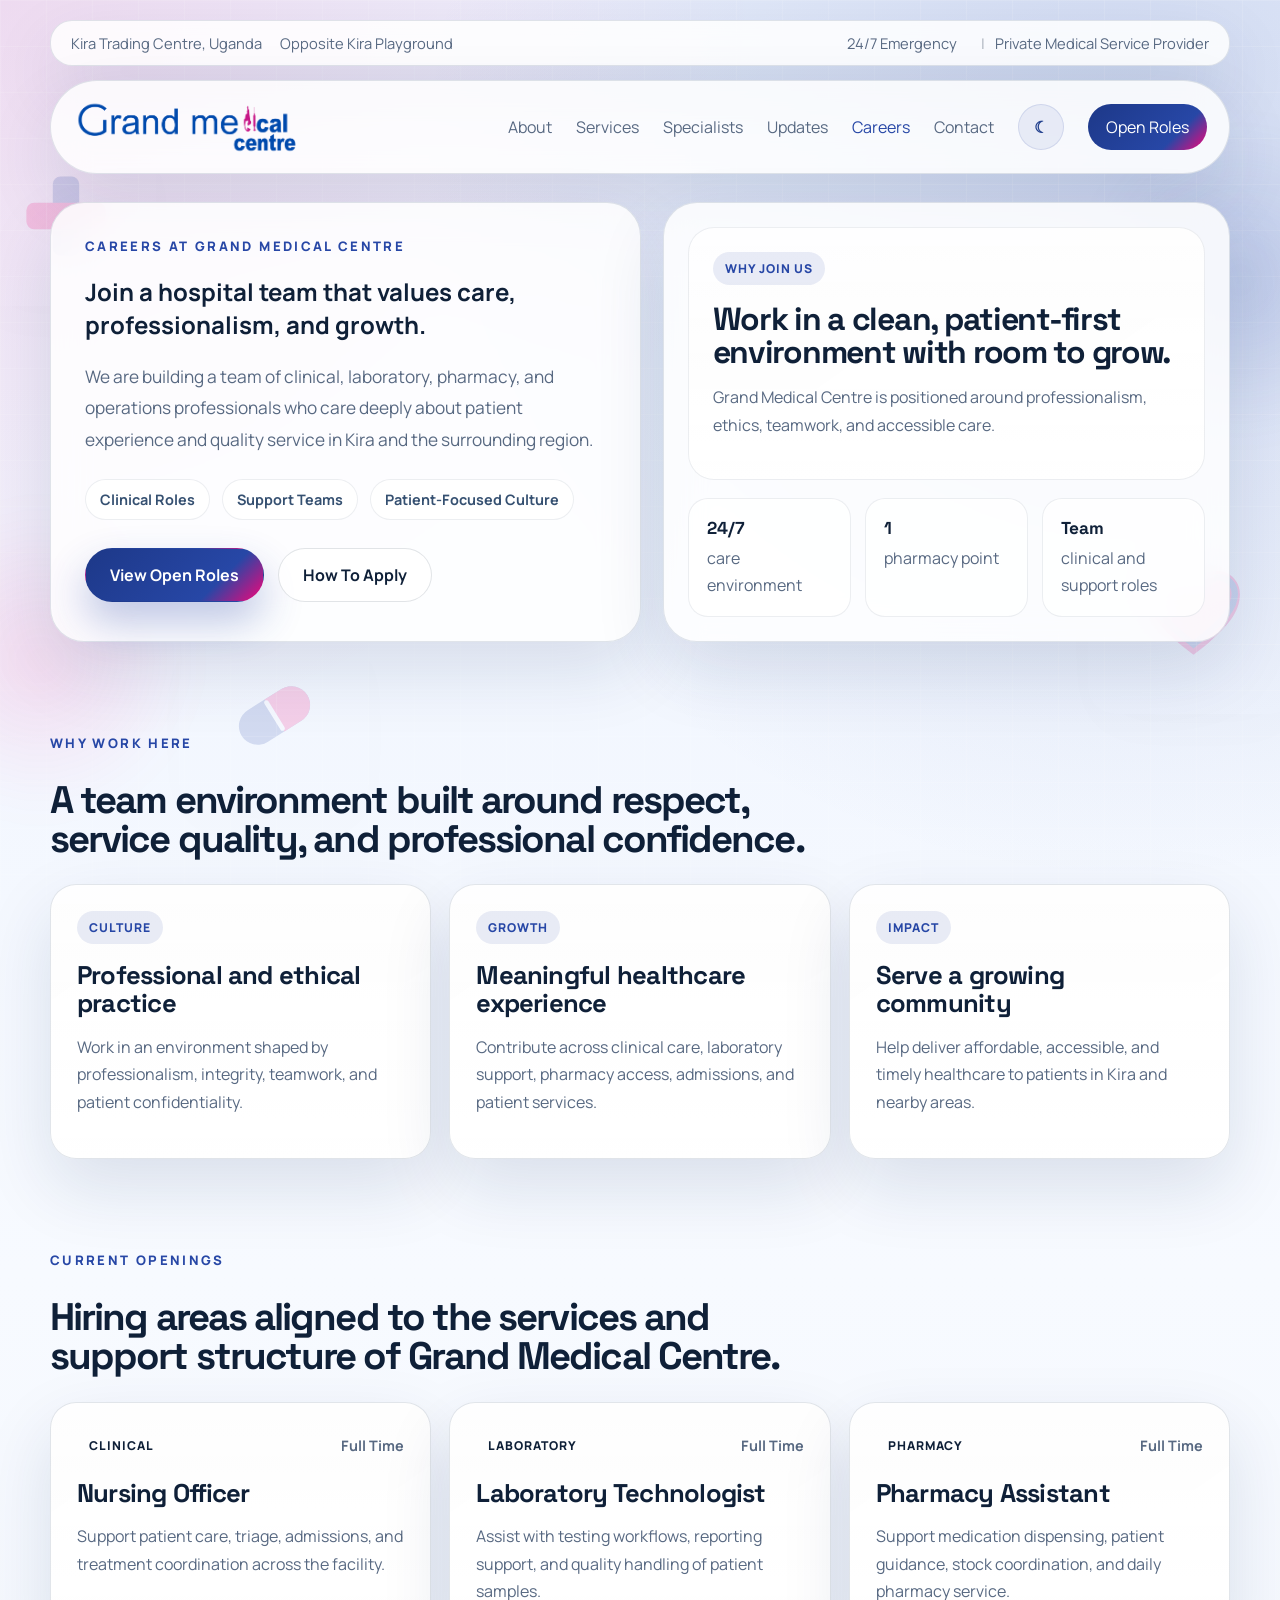
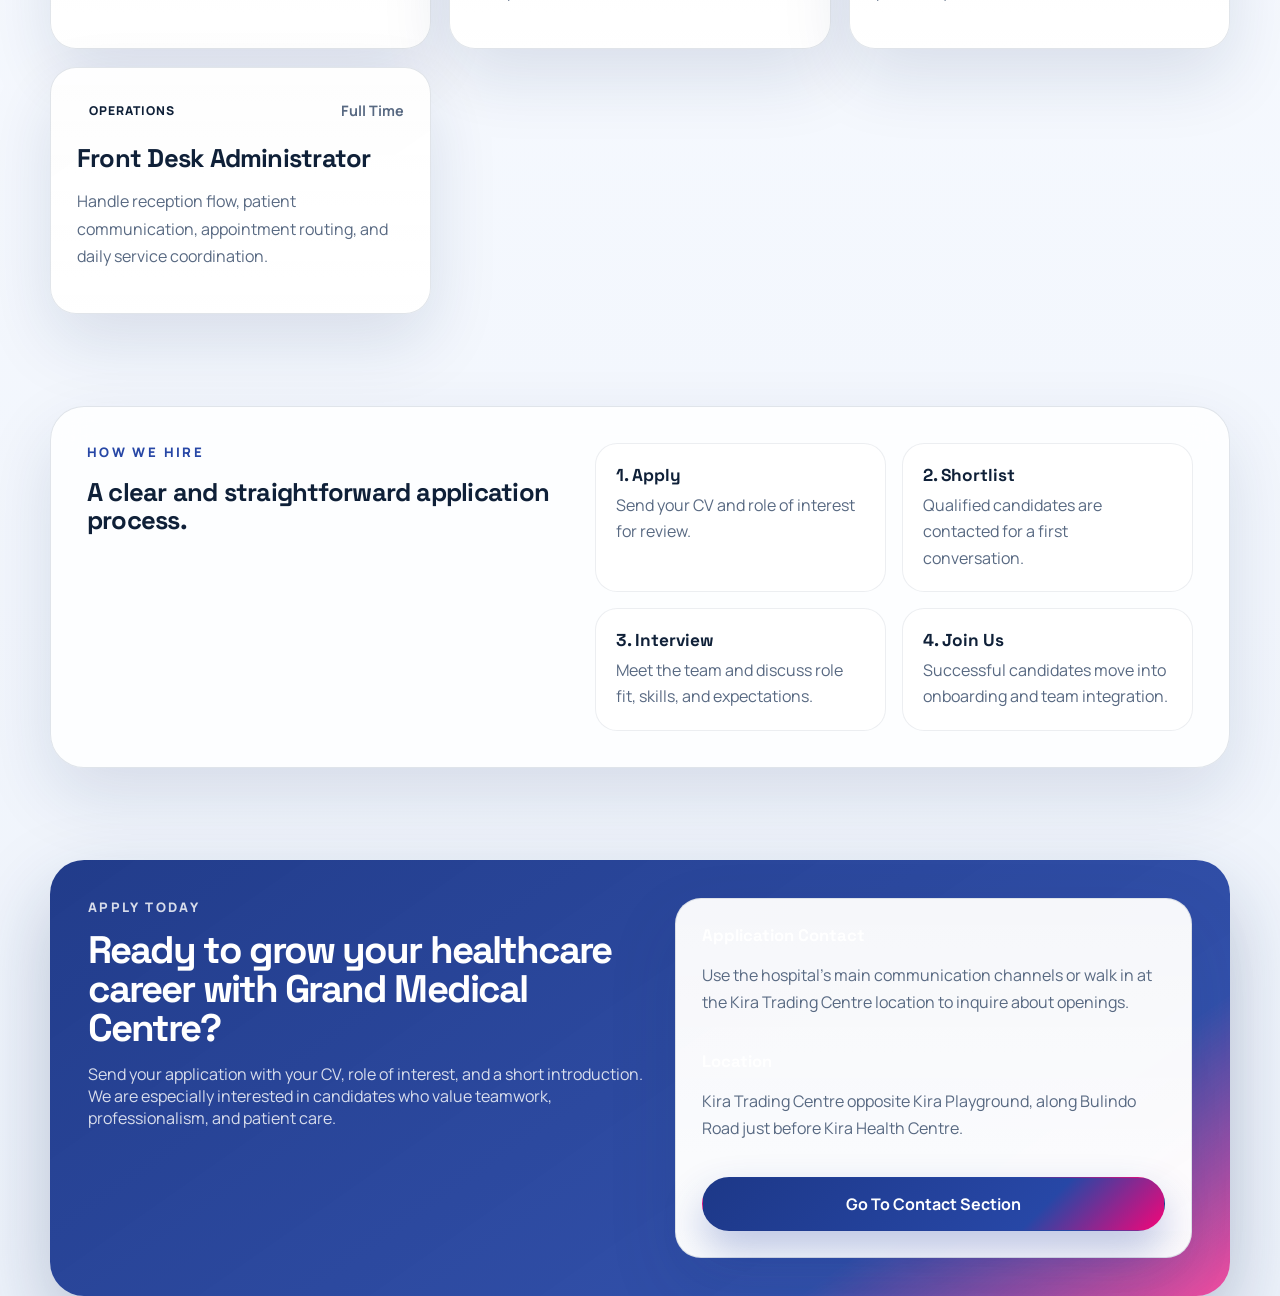
==== commit 413bbe13: "Update pharmacy references to one location" ====
--- a/careers.html
+++ b/careers.html
@@ -99,8 +99,8 @@
               <span>care environment</span>
             </div>
             <div>
-              <strong>3</strong>
-              <span>pharmacy points</span>
+              <strong>1</strong>
+              <span>pharmacy point</span>
             </div>
             <div>
               <strong>Team</strong>
@@ -164,7 +164,7 @@
               <strong>Full Time</strong>
             </div>
             <h3>Pharmacy Assistant</h3>
-            <p>Support medication dispensing, patient guidance, stock coordination, and branch-level service.</p>
+            <p>Support medication dispensing, patient guidance, stock coordination, and daily pharmacy service.</p>
           </article>
           <article class="career-role-card">
             <div class="career-role-top">
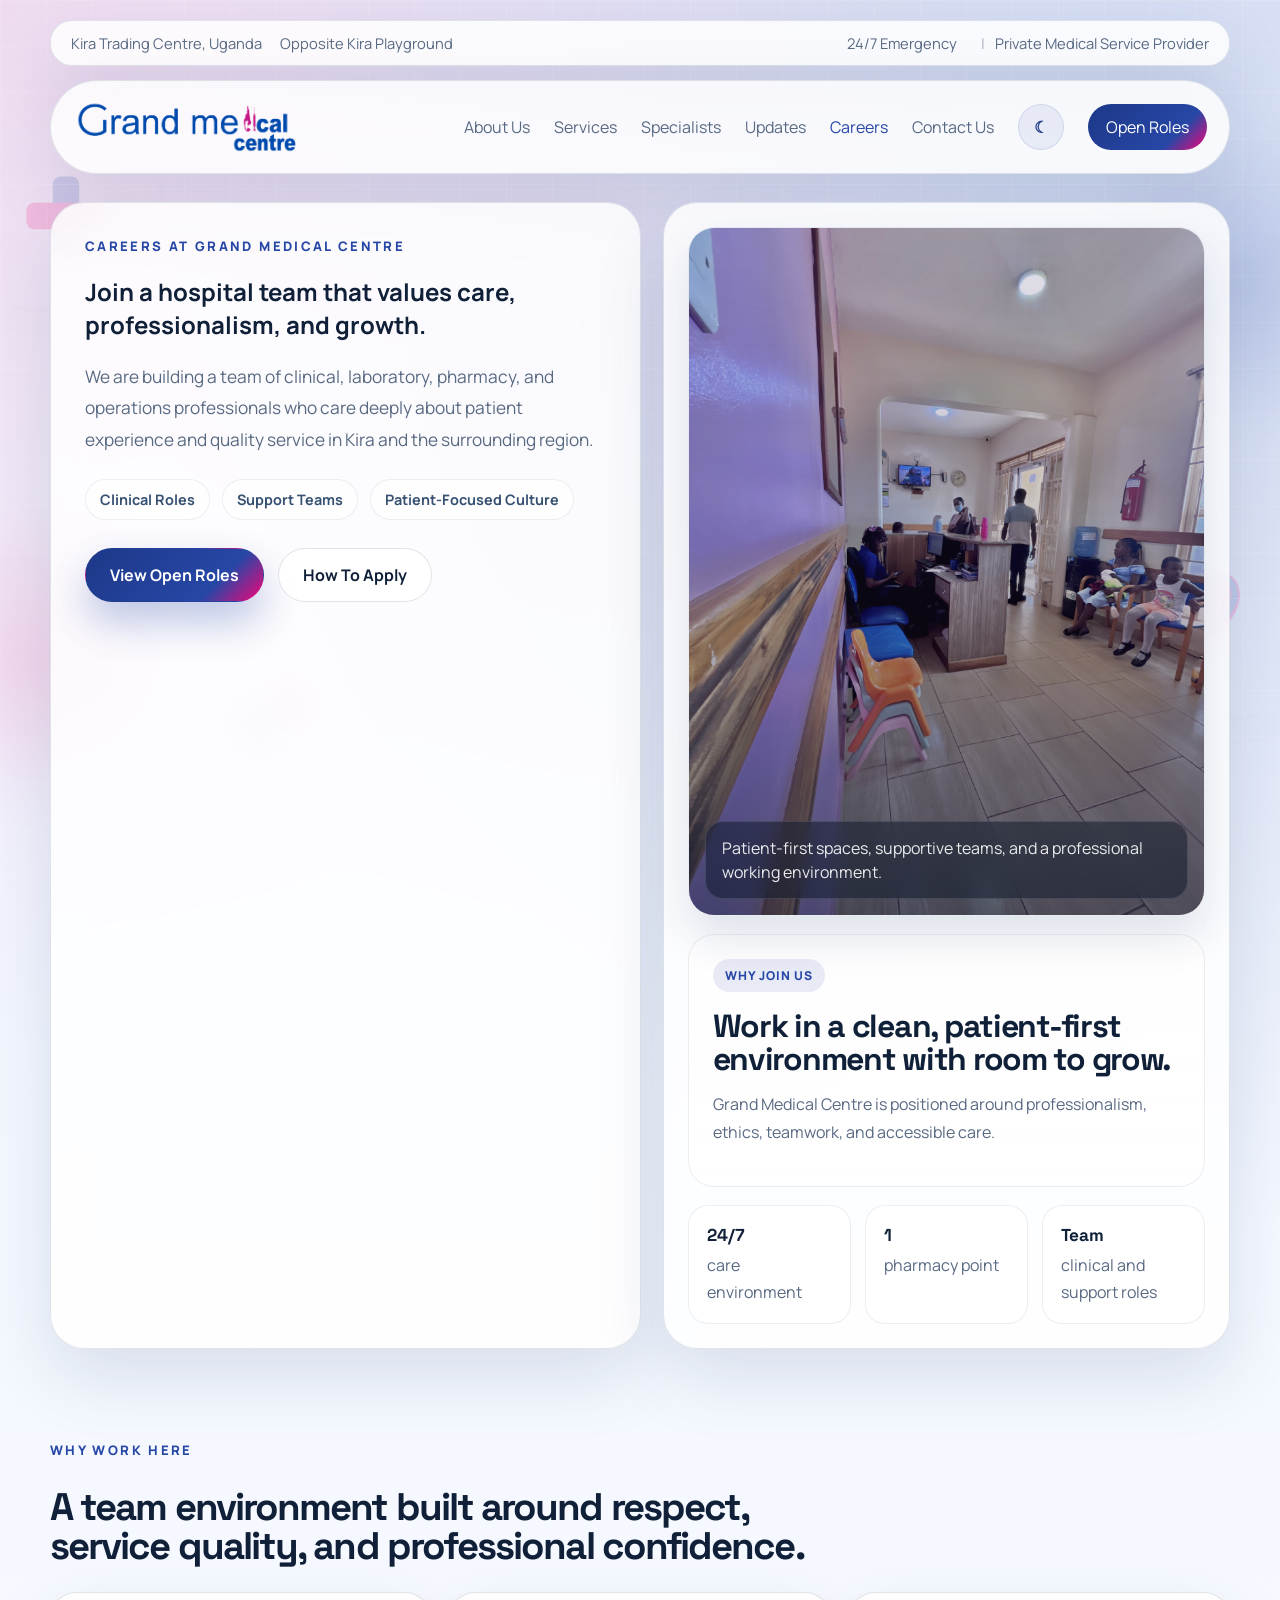
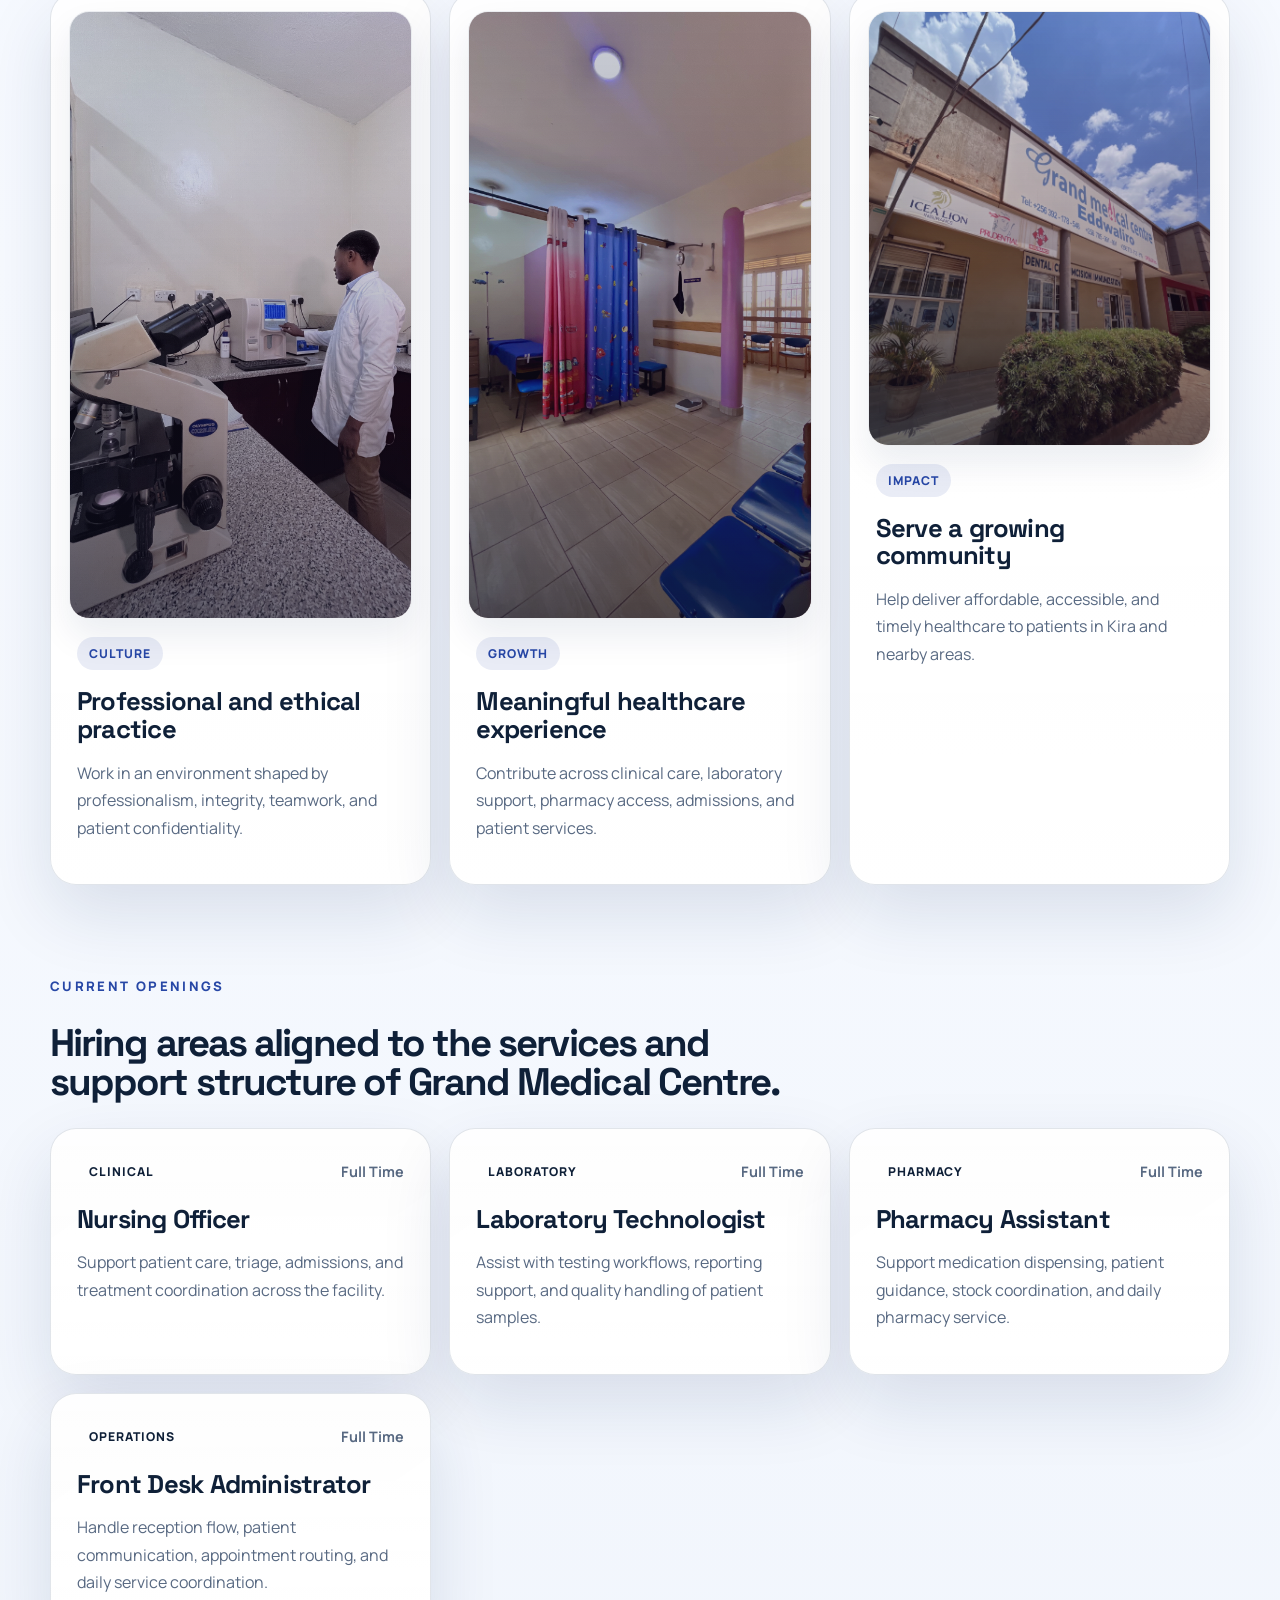
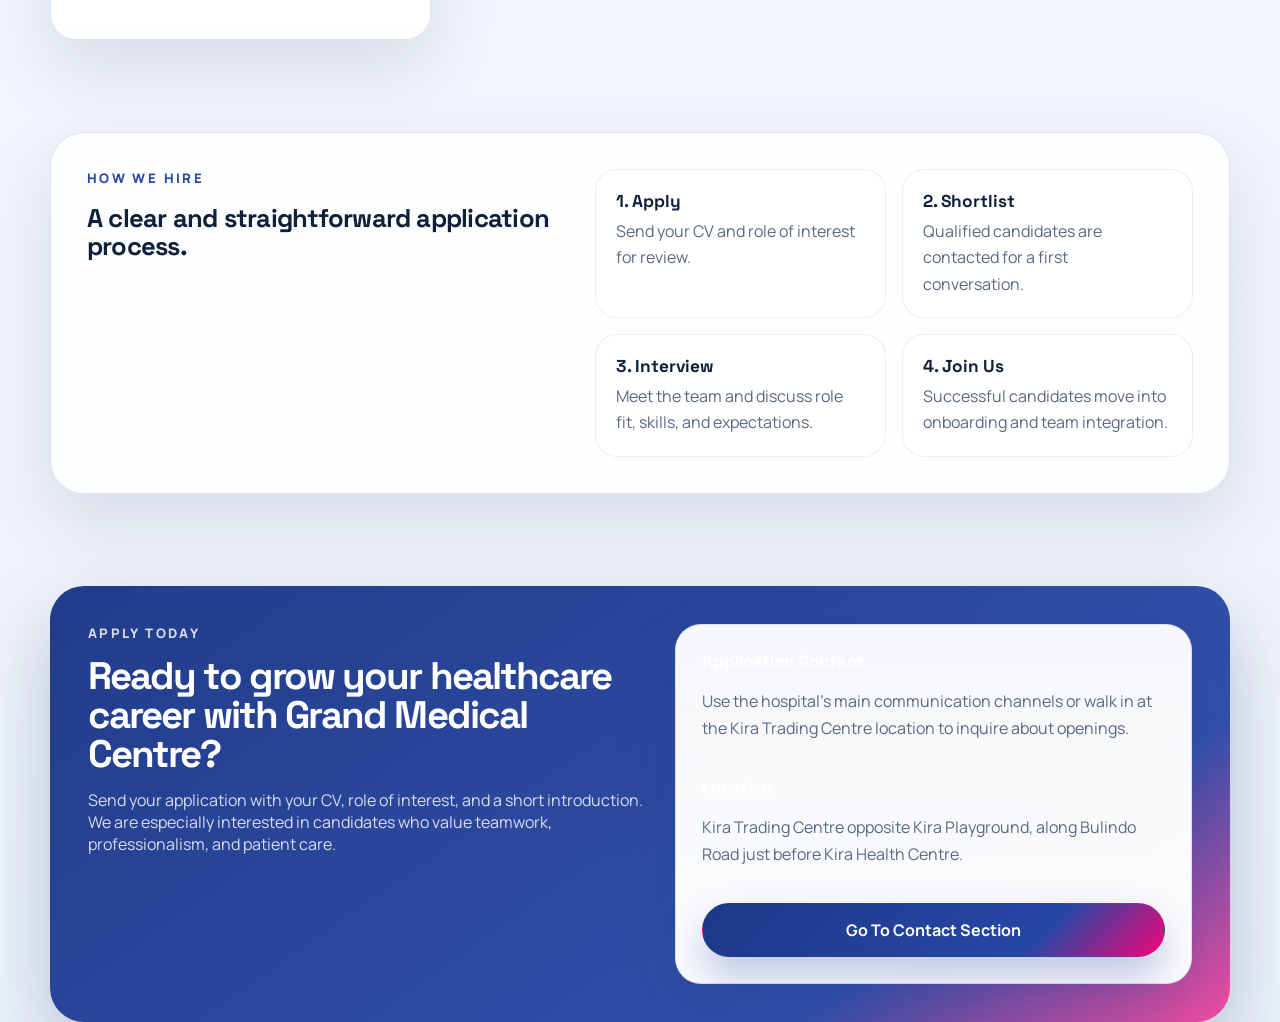
==== commit 0c01e1d5: "Refresh careers page with real hospital imagery" ====
--- a/careers.html
+++ b/careers.html
@@ -52,12 +52,12 @@
         </button>
 
         <div class="nav-menu" id="nav-menu">
-          <a href="index.html#about">About</a>
+          <a href="index.html#about">About Us</a>
           <a href="index.html#services">Services</a>
           <a href="index.html#specialists">Specialists</a>
           <a href="index.html#updates">Updates</a>
           <a class="is-current" href="careers.html">Careers</a>
-          <a href="index.html#contact">Contact</a>
+          <a href="index.html#contact">Contact Us</a>
           <button class="theme-toggle" type="button" aria-label="Toggle light and dark mode" aria-pressed="false">
             <span class="theme-icon theme-icon-sun" aria-hidden="true">&#9728;</span>
             <span class="theme-icon theme-icon-moon" aria-hidden="true">&#9790;</span>
@@ -88,6 +88,14 @@
         </div>
 
         <div class="careers-hero-panel">
+          <figure class="careers-showcase">
+            <img
+              src="converted-photos/IMG_0171.jpg"
+              alt="Reception and patient support area at Grand Medical Centre"
+              loading="lazy"
+            >
+            <figcaption>Patient-first spaces, supportive teams, and a professional working environment.</figcaption>
+          </figure>
           <article class="careers-stat-card">
             <span class="careers-stat-label">Why Join Us</span>
             <h2>Work in a clean, patient-first environment with room to grow.</h2>
@@ -118,16 +126,37 @@
 
         <div class="careers-benefits-grid">
           <article class="career-benefit-card">
+            <figure class="career-card-media">
+              <img
+                src="converted-photos/IMG_0185.jpg"
+                alt="Laboratory professional working at Grand Medical Centre"
+                loading="lazy"
+              >
+            </figure>
             <span class="career-badge">Culture</span>
             <h3>Professional and ethical practice</h3>
             <p>Work in an environment shaped by professionalism, integrity, teamwork, and patient confidentiality.</p>
           </article>
           <article class="career-benefit-card">
+            <figure class="career-card-media">
+              <img
+                src="converted-photos/IMG_0190.jpg"
+                alt="Treatment and admission area at Grand Medical Centre"
+                loading="lazy"
+              >
+            </figure>
             <span class="career-badge">Growth</span>
             <h3>Meaningful healthcare experience</h3>
             <p>Contribute across clinical care, laboratory support, pharmacy access, admissions, and patient services.</p>
           </article>
           <article class="career-benefit-card">
+            <figure class="career-card-media">
+              <img
+                src="converted-photos/IMG_0187.jpg"
+                alt="Exterior view of Grand Medical Centre in Kira"
+                loading="lazy"
+              >
+            </figure>
             <span class="career-badge">Impact</span>
             <h3>Serve a growing community</h3>
             <p>Help deliver affordable, accessible, and timely healthcare to patients in Kira and nearby areas.</p>
--- a/styles.css
+++ b/styles.css
@@ -487,6 +487,57 @@
   padding: 24px;
 }
 
+.careers-showcase,
+.career-card-media {
+  margin: 0;
+  position: relative;
+  overflow: hidden;
+}
+
+.careers-showcase {
+  min-height: 280px;
+  border-radius: 26px;
+  border: 1px solid var(--card-glass-border);
+  box-shadow:
+    inset 0 1px 0 rgba(255, 255, 255, 0.62),
+    0 22px 42px rgba(15, 41, 87, 0.12);
+}
+
+.careers-showcase img,
+.career-card-media img {
+  display: block;
+  width: 100%;
+  height: 100%;
+  object-fit: cover;
+  transition: transform 360ms cubic-bezier(0.22, 1, 0.36, 1);
+}
+
+.careers-showcase::after,
+.career-card-media::after {
+  content: "";
+  position: absolute;
+  inset: 0;
+  background:
+    linear-gradient(180deg, rgba(7, 16, 31, 0.04) 0%, rgba(7, 16, 31, 0.16) 42%, rgba(7, 16, 31, 0.58) 100%),
+    linear-gradient(135deg, rgba(39, 71, 166, 0.1), rgba(245, 5, 120, 0.08));
+  pointer-events: none;
+}
+
+.careers-showcase figcaption {
+  position: absolute;
+  left: 16px;
+  right: 16px;
+  bottom: 16px;
+  z-index: 1;
+  padding: 14px 16px;
+  border-radius: 18px;
+  background: rgba(8, 18, 35, 0.46);
+  border: 1px solid rgba(255, 255, 255, 0.12);
+  backdrop-filter: blur(10px);
+  color: rgba(255, 255, 255, 0.9);
+  line-height: 1.5;
+}
+
 .careers-stat-card {
   padding: 24px;
   border-radius: 26px;
@@ -587,12 +638,27 @@
   transition: transform 220ms ease, box-shadow 220ms ease, border-color 220ms ease;
 }
 
+.career-card-media {
+  min-height: 200px;
+  margin: -8px -8px 18px;
+  border-radius: 20px;
+  border: 1px solid var(--card-glass-border);
+  box-shadow:
+    inset 0 1px 0 rgba(255, 255, 255, 0.62),
+    0 18px 34px rgba(15, 41, 87, 0.08);
+}
+
 .career-benefit-card:hover,
 .career-role-card:hover,
 .careers-apply-card:hover {
   transform: translateY(-6px);
   box-shadow: 0 24px 48px rgba(29, 56, 136, 0.14);
   border-color: rgba(39, 71, 166, 0.2);
+}
+
+.careers-showcase:hover img,
+.career-benefit-card:hover .career-card-media img {
+  transform: scale(1.05);
 }
 
 .career-benefit-card h3,
@@ -662,7 +728,7 @@
 
 .hero-main {
   display: grid;
-  grid-template-columns: 1.05fr 0.95fr;
+  grid-template-columns: 0.92fr 1.08fr;
   gap: 22px;
   align-items: stretch;
 }
@@ -765,13 +831,142 @@
 .hero-panel {
   display: grid;
   gap: 18px;
-  padding: 30px;
+  padding: 34px;
   border-radius: var(--radius-xl);
   background:
     linear-gradient(180deg, var(--card-white), var(--card-white-strong)),
     linear-gradient(145deg, rgba(39, 71, 166, 0.12), rgba(245, 5, 120, 0.06));
   position: relative;
   overflow: hidden;
+}
+
+.hero-slider,
+.hero-slide,
+.experience-photo-card,
+.support-photo-card {
+  margin: 0;
+  position: relative;
+  overflow: hidden;
+}
+
+.hero-slider {
+  min-height: 520px;
+  border-radius: 24px;
+  border: 1px solid var(--card-glass-border);
+  box-shadow:
+    inset 0 1px 0 rgba(255, 255, 255, 0.62),
+    0 24px 44px rgba(15, 41, 87, 0.12);
+  isolation: isolate;
+}
+
+.hero-slide {
+  position: absolute;
+  inset: 0;
+  opacity: 0;
+  transform: scale(1.02);
+  transition: opacity 420ms ease, transform 560ms cubic-bezier(0.22, 1, 0.36, 1);
+  pointer-events: none;
+}
+
+.hero-slide.is-active {
+  opacity: 1;
+  transform: scale(1);
+  pointer-events: auto;
+}
+
+.hero-slide img,
+.experience-photo-card img,
+.support-photo-card img {
+  display: block;
+  width: 100%;
+  height: 100%;
+  object-fit: cover;
+  transition: transform 460ms cubic-bezier(0.22, 1, 0.36, 1), filter 260ms ease;
+}
+
+.hero-slide::after,
+.experience-photo-card::after,
+.support-photo-card::after {
+  content: "";
+  position: absolute;
+  inset: 0;
+  background:
+    linear-gradient(180deg, rgba(7, 16, 31, 0.02) 0%, rgba(7, 16, 31, 0.12) 38%, rgba(7, 16, 31, 0.62) 100%),
+    linear-gradient(135deg, rgba(39, 71, 166, 0.1), rgba(245, 5, 120, 0.12));
+  pointer-events: none;
+}
+
+.hero-slide-caption {
+  position: absolute;
+  left: 18px;
+  right: auto;
+  bottom: 18px;
+  z-index: 1;
+  display: grid;
+  gap: 4px;
+  max-width: min(380px, calc(100% - 124px));
+  padding: 12px 14px;
+  border-radius: 18px;
+  background: rgba(8, 18, 35, 0.44);
+  border: 1px solid rgba(255, 255, 255, 0.12);
+  backdrop-filter: blur(10px);
+  color: #fff;
+}
+
+.hero-slide-caption strong {
+  font-family: "Space Grotesk", sans-serif;
+  font-size: 1rem;
+}
+
+.hero-slide-caption span,
+.experience-photo-card figcaption {
+  color: rgba(255, 255, 255, 0.88);
+  font-size: 0.92rem;
+  line-height: 1.45;
+}
+
+.hero-slider-dots {
+  position: absolute;
+  left: 18px;
+  right: 18px;
+  bottom: 18px;
+  z-index: 3;
+  display: flex;
+  justify-content: flex-end;
+  gap: 8px;
+}
+
+.hero-slider-dot {
+  width: 12px;
+  height: 12px;
+  border: 0;
+  border-radius: 999px;
+  background: rgba(255, 255, 255, 0.38);
+  box-shadow: inset 0 1px 0 rgba(255, 255, 255, 0.18);
+  cursor: pointer;
+  transition: transform 180ms ease, background 180ms ease, width 180ms ease;
+}
+
+.hero-slider-dot.is-active {
+  width: 34px;
+  background: linear-gradient(135deg, var(--blue) 0%, var(--pink) 100%);
+}
+
+.hero-slider-dot:hover,
+.hero-slider-dot:focus-visible {
+  transform: translateY(-1px) scale(1.02);
+  background: rgba(255, 255, 255, 0.7);
+}
+
+.hero-slider-dot.is-active:hover,
+.hero-slider-dot.is-active:focus-visible {
+  background: linear-gradient(135deg, var(--blue) 0%, var(--pink) 100%);
+}
+
+.hero-panel:hover .hero-slide.is-active img,
+.experience-photo-card:hover img,
+.support-photo-card:hover img {
+  transform: scale(1.05);
 }
 
 .hero-panel::after {
@@ -1080,8 +1275,8 @@
 
 .experience-panel {
   display: grid;
-  grid-template-columns: 0.92fr 1.08fr;
-  gap: 20px;
+  grid-template-columns: 1fr;
+  gap: 28px;
   padding: 22px;
   border: 1px solid var(--line);
   border-radius: 32px;
@@ -1148,6 +1343,11 @@
   padding: 18px;
 }
 
+.experience-copy {
+  padding-right: 6px;
+  max-width: 860px;
+}
+
 .experience-copy h2 {
   margin: 0;
   font-family: "Space Grotesk", sans-serif;
@@ -1163,9 +1363,46 @@
   line-height: 1.82;
 }
 
+.experience-photo-card {
+  margin-top: 24px;
+  min-height: 270px;
+  border-radius: 24px;
+  border: 1px solid var(--card-glass-border);
+  box-shadow:
+    inset 0 1px 0 rgba(255, 255, 255, 0.62),
+    0 22px 40px rgba(15, 41, 87, 0.12);
+}
+
+.experience-photo-card figcaption {
+  position: absolute;
+  left: 16px;
+  right: 16px;
+  bottom: 16px;
+  z-index: 1;
+  padding: 14px 16px;
+  border-radius: 18px;
+  background: rgba(8, 18, 35, 0.52);
+  border: 1px solid rgba(255, 255, 255, 0.12);
+  backdrop-filter: blur(10px);
+  font-size: 0.94rem;
+}
+
 .experience-metrics {
-  display: grid;
+  display: flex;
+  flex-wrap: wrap;
   gap: 14px;
+  align-content: start;
+  width: 100%;
+}
+
+.experience-metrics div:first-child {
+  flex: 1 1 100%;
+}
+
+.experience-metrics div:nth-child(2),
+.experience-metrics div:nth-child(3) {
+  flex: 1 1 calc(50% - 7px);
+  min-width: 0;
 }
 
 .experience-metrics div {
@@ -1176,11 +1413,32 @@
   box-shadow: inset 0 1px 0 rgba(255, 255, 255, 0.72);
   position: relative;
   overflow: hidden;
+  display: grid;
+  gap: 14px;
   transition:
     transform 260ms cubic-bezier(0.22, 1, 0.36, 1),
     border-color 220ms ease,
     box-shadow 220ms ease,
     background 220ms ease;
+}
+
+.metric-media {
+  margin: 0;
+  min-height: 170px;
+  border-radius: 18px;
+  overflow: hidden;
+  border: 1px solid var(--card-glass-border);
+  box-shadow:
+    inset 0 1px 0 rgba(255, 255, 255, 0.6),
+    0 16px 30px rgba(15, 41, 87, 0.08);
+}
+
+.metric-media img {
+  display: block;
+  width: 100%;
+  height: 100%;
+  object-fit: cover;
+  transition: transform 340ms cubic-bezier(0.22, 1, 0.36, 1);
 }
 
 .experience-metrics div::after {
@@ -1208,6 +1466,10 @@
     linear-gradient(145deg, rgba(39, 71, 166, 0.08), rgba(245, 5, 120, 0.05));
 }
 
+.experience-metrics div:hover .metric-media img {
+  transform: scale(1.05);
+}
+
 .experience-metrics div:hover::after {
   opacity: 1;
   transform: scale(1.04);
@@ -1243,6 +1505,16 @@
     linear-gradient(180deg, var(--card-white), var(--card-white-strong)),
     linear-gradient(145deg, rgba(39, 71, 166, 0.08), rgba(245, 5, 120, 0.05));
   box-shadow: var(--shadow);
+}
+
+.support-photo-card {
+  margin-bottom: 22px;
+  min-height: 250px;
+  border-radius: 22px;
+  border: 1px solid var(--card-glass-border);
+  box-shadow:
+    inset 0 1px 0 rgba(255, 255, 255, 0.62),
+    0 20px 38px rgba(15, 41, 87, 0.1);
 }
 
 .support-panel-primary {
@@ -1767,8 +2039,19 @@
   .careers-benefits-grid,
   .career-openings-grid,
   .careers-process-steps,
-  .support-layout {
+  .support-layout,
+  .experience-metrics {
+    display: grid;
     grid-template-columns: 1fr;
+  }
+
+  .experience-metrics div:nth-child(2),
+  .experience-metrics div:nth-child(3) {
+    flex: initial;
+  }
+
+  .hero-slider {
+    min-height: 420px;
   }
 }
 
@@ -2005,6 +2288,21 @@
     padding: 22px;
   }
 
+  .experience-photo-card,
+  .support-photo-card,
+  .careers-showcase,
+  .career-card-media {
+    min-height: 220px;
+  }
+
+  .hero-slider {
+    min-height: 360px;
+  }
+
+  .metric-media {
+    min-height: 190px;
+  }
+
   .experience-panel,
   .site-footer {
     gap: 16px;
@@ -2053,6 +2351,27 @@
     border-radius: 20px;
   }
 
+  .hero-slide-caption,
+  .experience-photo-card figcaption {
+    left: 12px;
+    bottom: 12px;
+  }
+
+  .hero-slide-caption {
+    max-width: calc(100% - 86px);
+    padding: 11px 12px;
+  }
+
+  .hero-slider-dots {
+    left: 12px;
+    right: 12px;
+    bottom: 12px;
+  }
+
+  .metric-media {
+    min-height: 160px;
+  }
+
   .intro-card {
     min-height: auto;
     aspect-ratio: auto;
